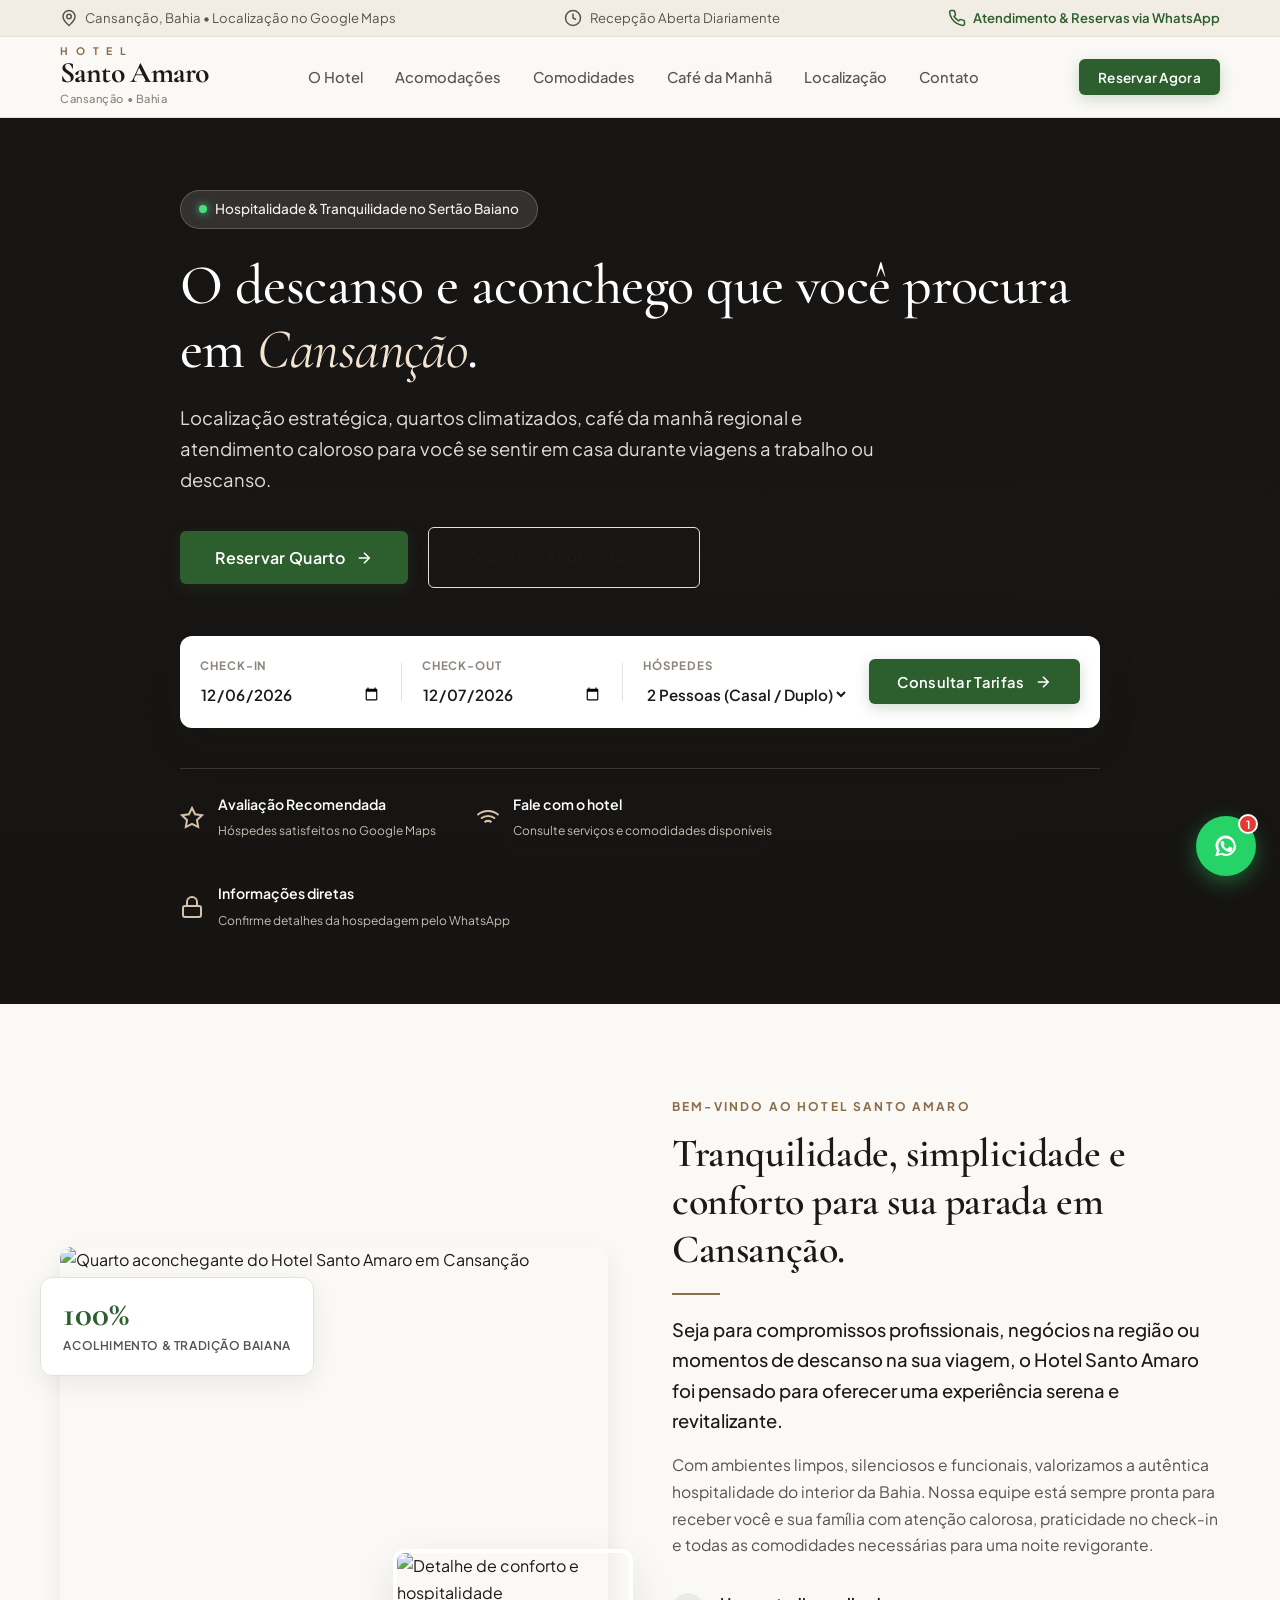
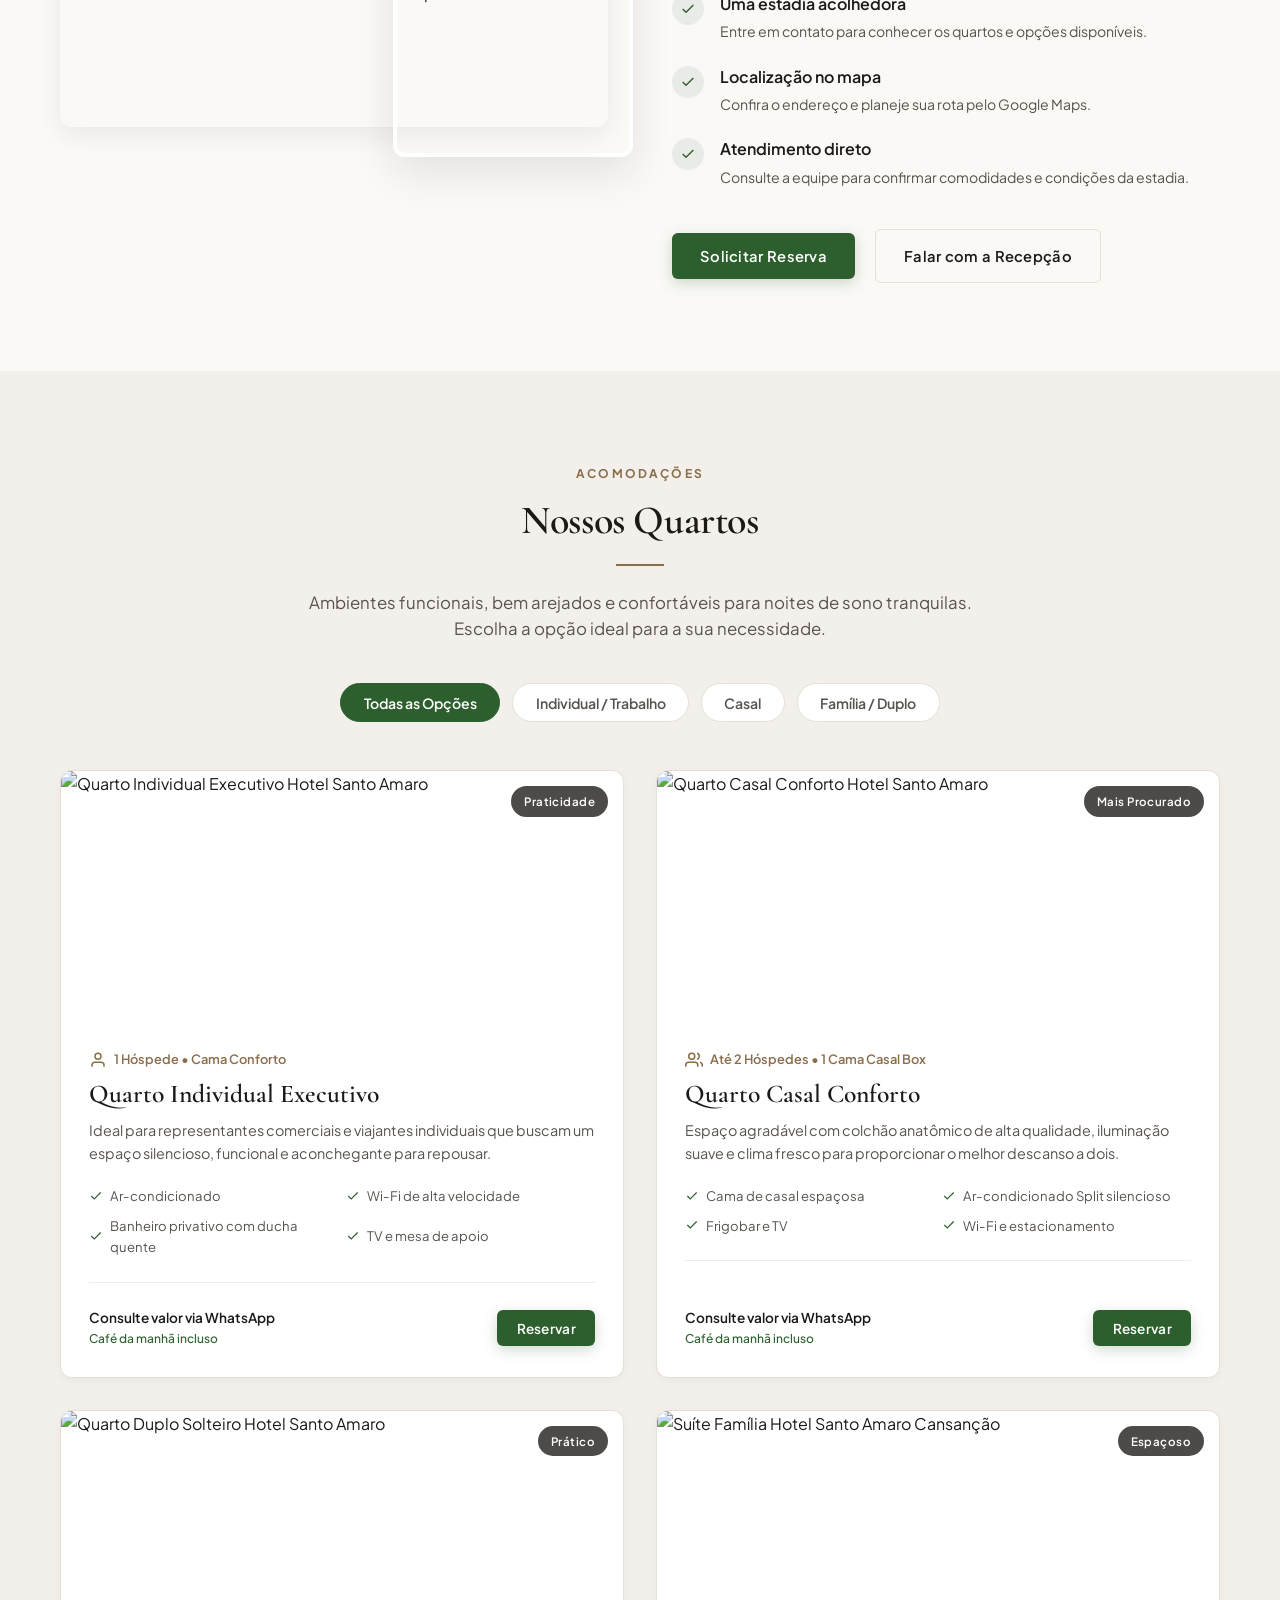
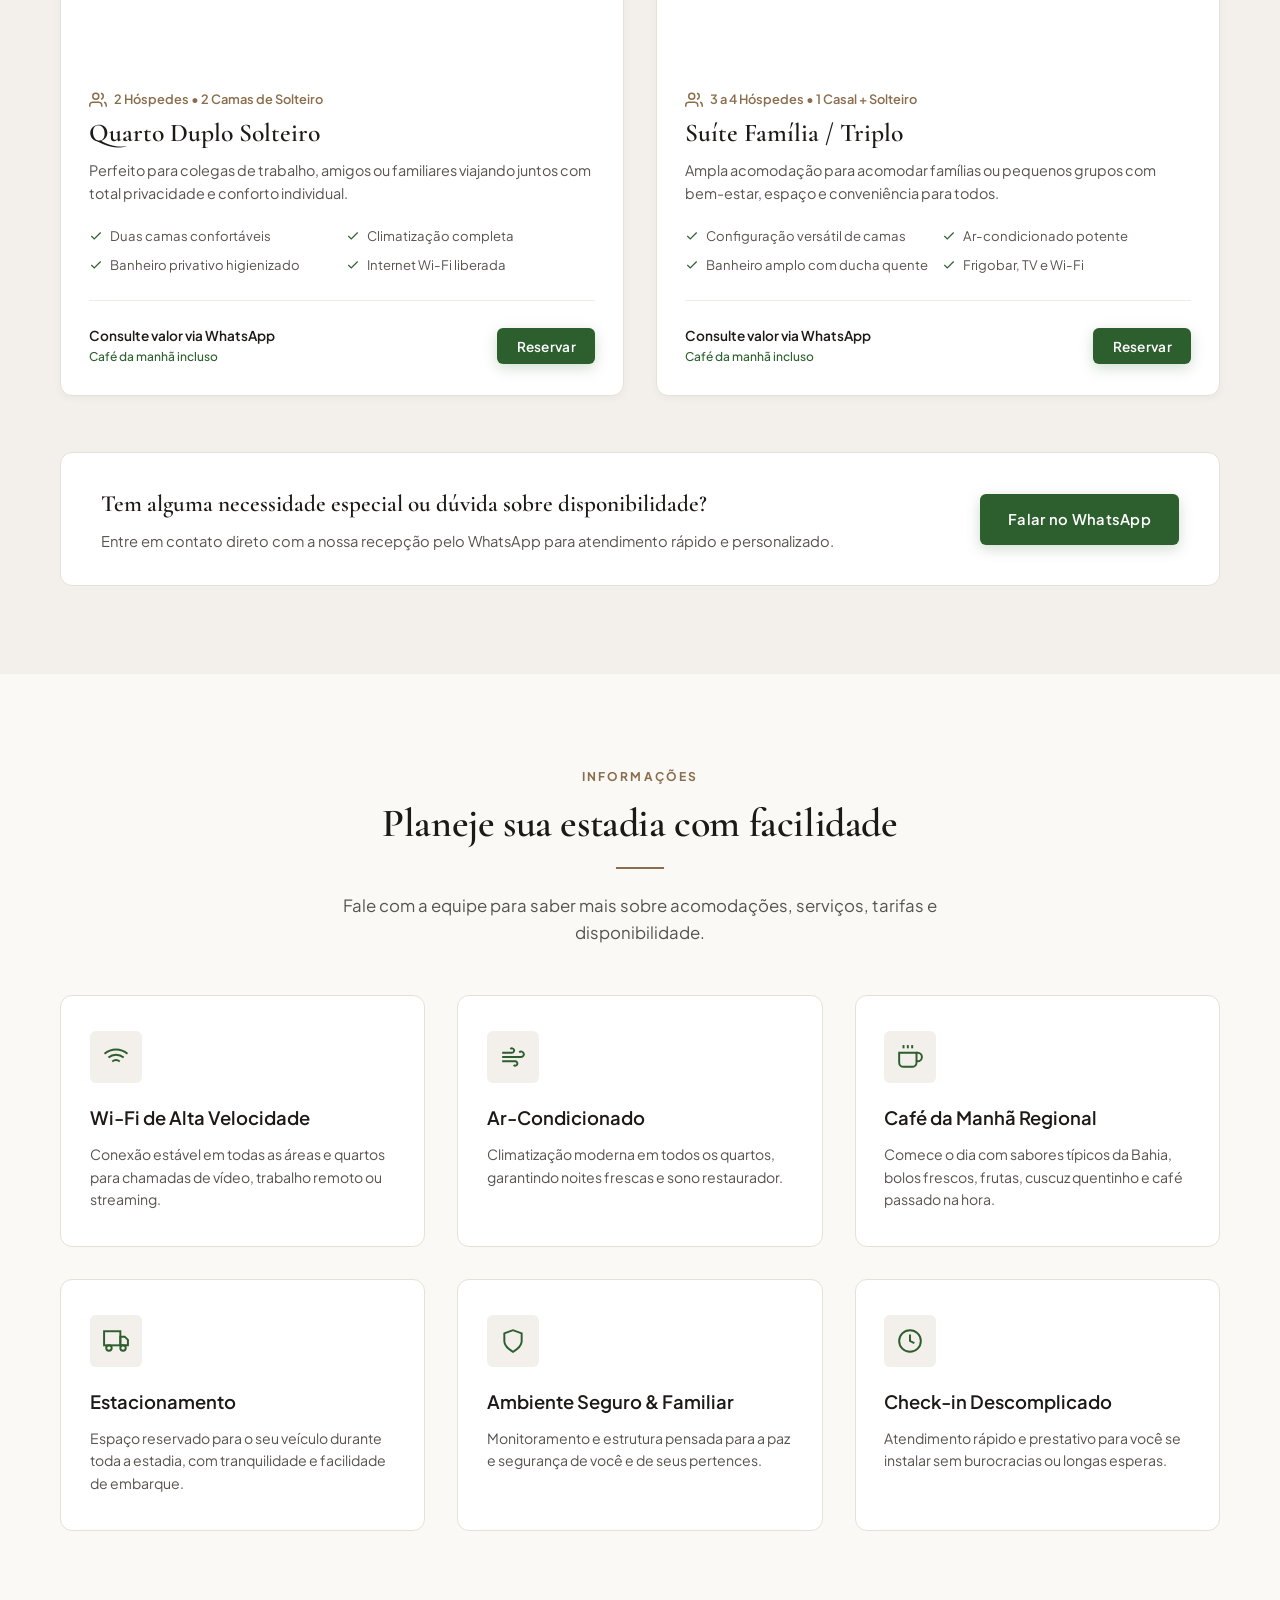
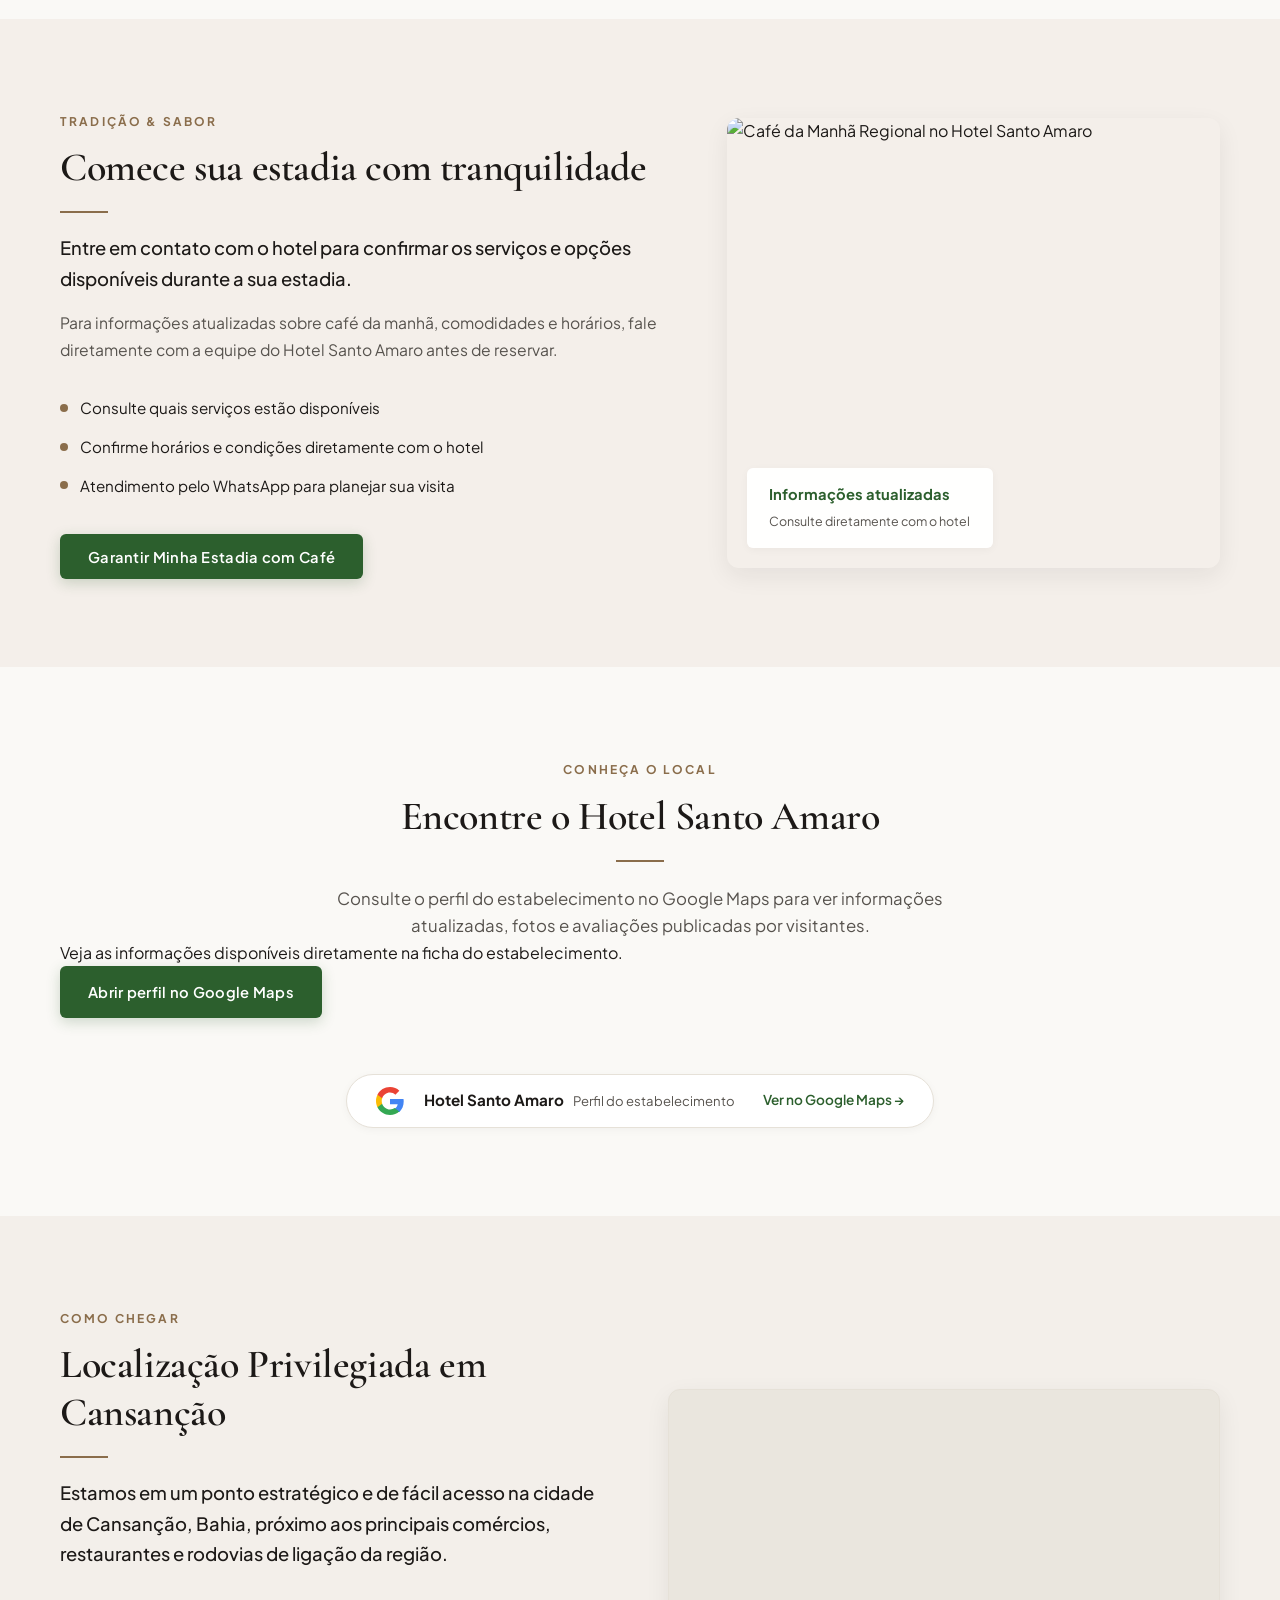
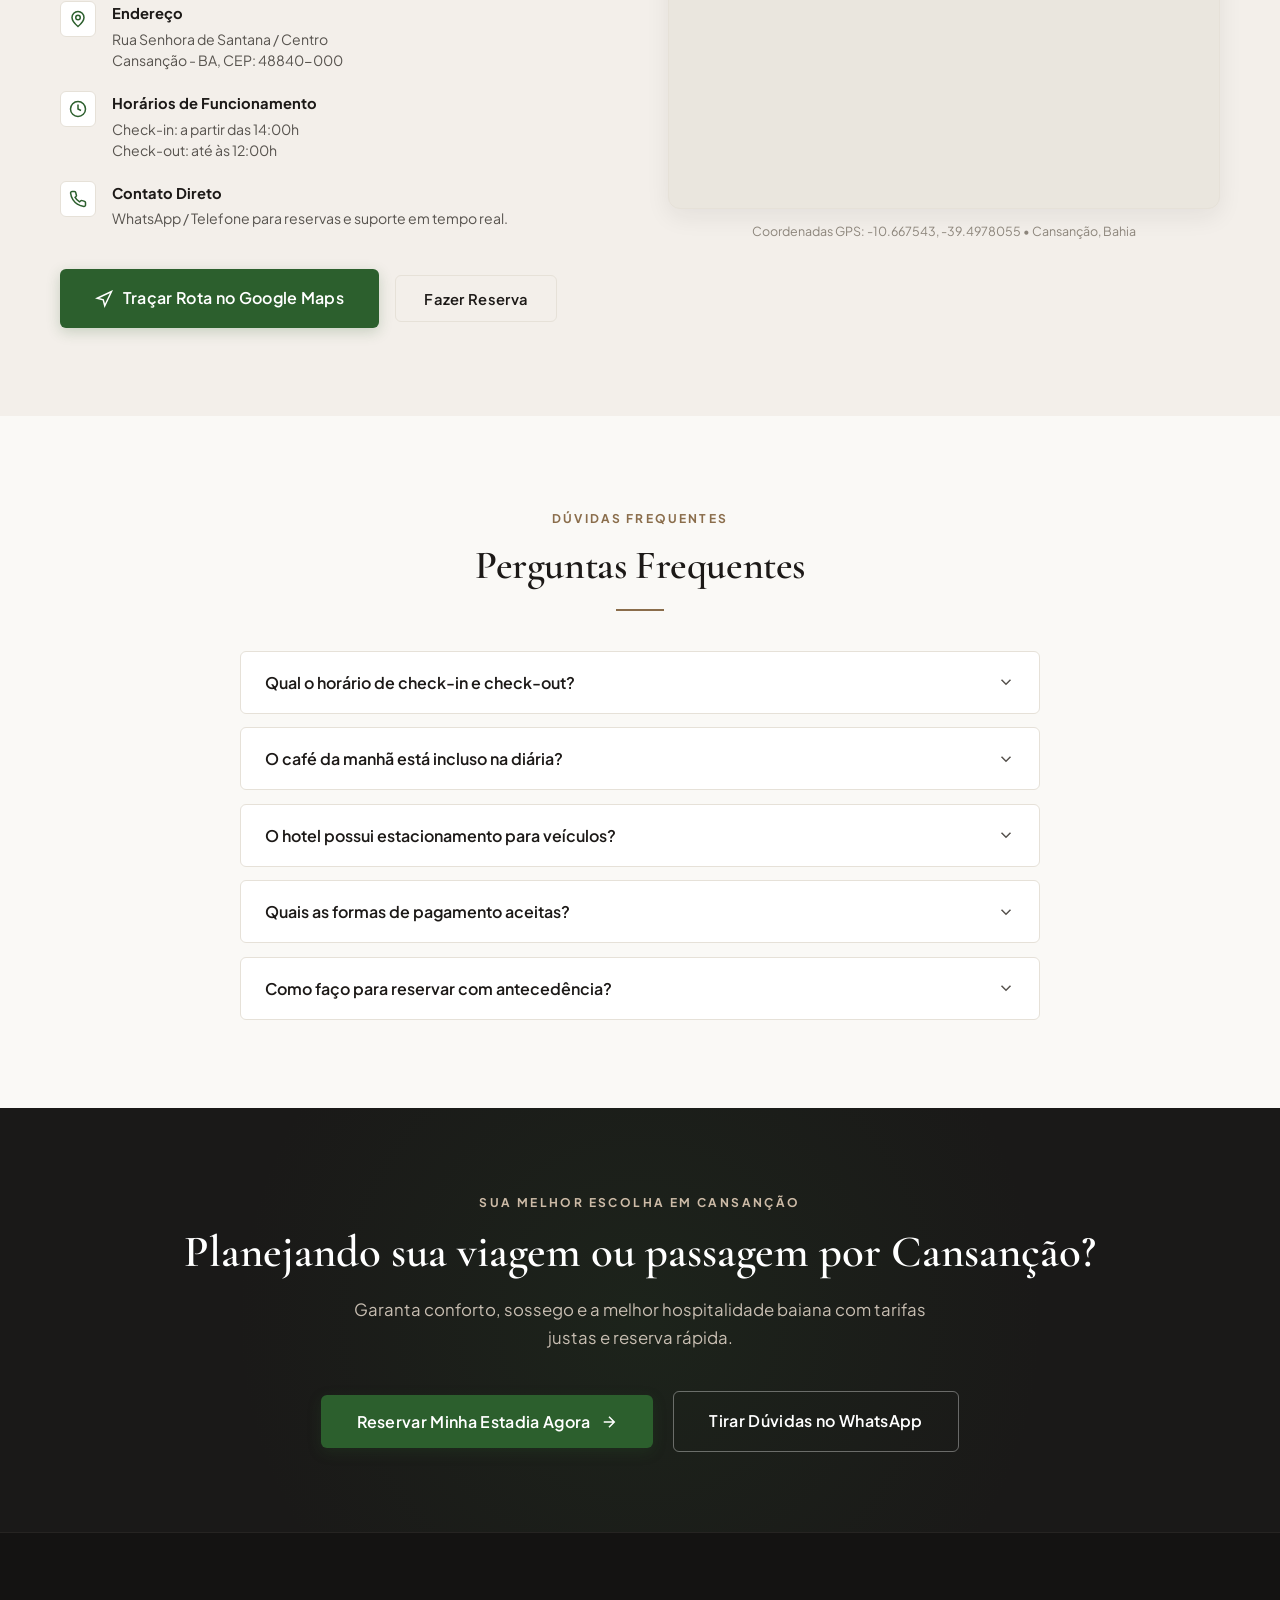
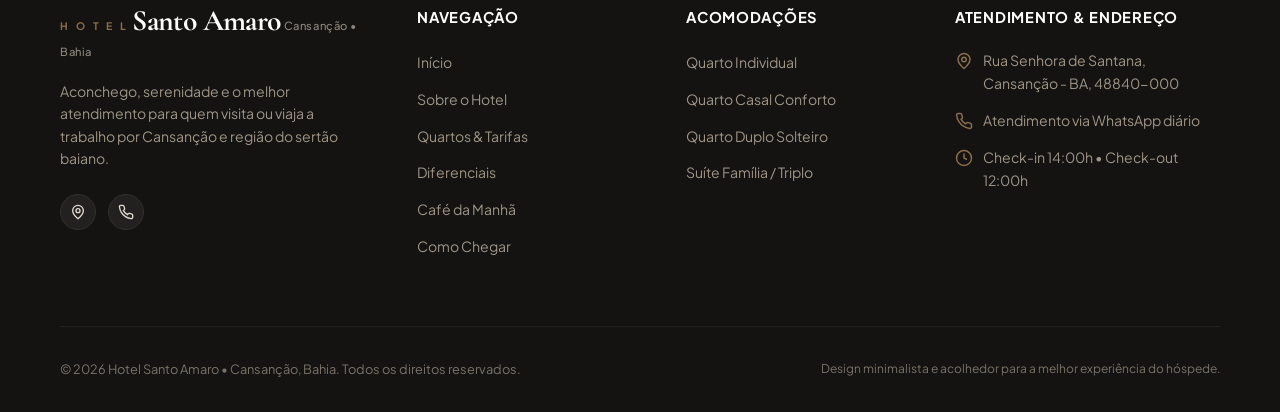
==== index.html @ 7af92c55 "Site" ====
<!DOCTYPE html>
<html lang="pt-BR">
<head>
  <meta charset="UTF-8">
  <meta name="viewport" content="width=device-width, initial-scale=1.0">
  <title>Hotel Santo Amaro | Conforto & Hospitalidade em Cansanção - BA</title>
  <meta name="description" content="Conheça o Hotel Santo Amaro em Cansanção, Bahia. Consulte diretamente a hospedagem, localização e disponibilidade pelo WhatsApp.">
  <meta name="keywords" content="Hotel Santo Amaro, hotel Cansanção Bahia, hospedagem em Cansanção">

  <!-- Open Graph / Redes Sociais -->
  <meta property="og:type" content="website">
  <meta property="og:title" content="Hotel Santo Amaro | Conforto & Hospitalidade em Cansanção - BA">
  <meta property="og:description" content="Ambientes acolhedores, tranquilidade e excelente localização em Cansanção, Bahia. Reserve sua estadia com a melhor tarifa.">
  <meta property="og:image" content="https://images.unsplash.com/photo-1566073771259-6a8506099945?auto=format&fit=crop&w=1200&q=80">

  <!-- Favicon -->
  <link rel="icon" href="data:image/svg+xml,<svg xmlns=%22http://www.w3.org/2000/svg%22 viewBox=%220 0 100 100%22><text y=%22.9em%22 font-size=%2285%22>🏨</text></svg>">

  <!-- Google Fonts: Cormorant Garamond & Plus Jakarta Sans -->
  <link rel="preconnect" href="https://fonts.googleapis.com">
  <link rel="preconnect" href="https://fonts.gstatic.com" crossorigin>
  <link href="https://fonts.googleapis.com/css2?family=Cormorant+Garamond:ital,wght@0,400;0,500;0,600;0,700;1,400&family=Plus+Jakarta+Sans:wght@300;400;500;600;700&display=swap" rel="stylesheet">

  <link rel="stylesheet" href="style.css">
</head>
<body>

  <!-- Top Announcement Bar -->
  <div class="top-bar">
    <div class="container top-bar-content">
      <div class="top-bar-item">
        <svg class="icon-sm" viewBox="0 0 24 24" fill="none" stroke="currentColor" stroke-width="2"><path d="M12 2a8 8 0 0 0-8 8c0 5.25 8 12 8 12s8-6.75 8-12a8 8 0 0 0-8-8z"/><circle cx="12" cy="10" r="3"/></svg>
        <span>Cansanção, Bahia • Localização no Google Maps</span>
      </div>
      <div class="top-bar-item desktop-only">
        <svg class="icon-sm" viewBox="0 0 24 24" fill="none" stroke="currentColor" stroke-width="2"><circle cx="12" cy="12" r="10"/><polyline points="12 6 12 12 16 14"/></svg>
        <span>Recepção Aberta Diariamente</span>
      </div>
      <div class="top-bar-item">
        <a href="https://wa.me/5575991036582?text=Ol%C3%A1!%20Gostaria%20de%20informa%C3%A7%C3%B5es%20sobre%20reservas%20no%20Hotel%20Santo%20Amaro." target="_blank" rel="noopener noreferrer" class="top-bar-link">
          <svg class="icon-sm" viewBox="0 0 24 24" fill="none" stroke="currentColor" stroke-width="2"><path d="M22 16.92v3a2 2 0 0 1-2.18 2 19.79 19.79 0 0 1-8.63-3.07 19.5 19.5 0 0 1-6-6 19.79 19.79 0 0 1-3.07-8.67A2 2 0 0 1 4.11 2h3a2 2 0 0 1 2 1.72 12.84 12.84 0 0 0 .7 2.81 2 2 0 0 1-.45 2.11L8.09 9.91a16 16 0 0 0 6 6l1.27-1.27a2 2 0 0 1 2.11-.45 12.84 12.84 0 0 0 2.81.7A2 2 0 0 1 22 16.92z"/></svg>
          <span>Atendimento & Reservas via WhatsApp</span>
        </a>
      </div>
    </div>
  </div>

  <!-- Main Navigation -->
  <header class="main-header" id="header">
    <div class="container header-container">
      <a href="#hero" class="brand-logo">
        <span class="logo-subtitle">H O T E L</span>
        <span class="logo-title">Santo Amaro</span>
        <span class="logo-city">Cansanção • Bahia</span>
      </a>

      <nav class="nav-menu" id="navMenu">
        <ul class="nav-list">
          <li><a href="#sobre" class="nav-link">O Hotel</a></li>
          <li><a href="#acomodacoes" class="nav-link">Acomodações</a></li>
          <li><a href="#comodidades" class="nav-link">Comodidades</a></li>
          <li><a href="#cafe" class="nav-link">Café da Manhã</a></li>
          <li><a href="#localizacao" class="nav-link">Localização</a></li>
          <li><a href="#contato" class="nav-link">Contato</a></li>
        </ul>
        <div class="nav-mobile-cta">
          <button class="btn btn-primary btn-block open-reserve-modal">
            Reservar Estadia
          </button>
        </div>
      </nav>

      <div class="header-actions">
        <button class="btn btn-primary btn-sm desktop-only open-reserve-modal">
          Reservar Agora
        </button>
        <button class="mobile-toggle" id="mobileToggle" aria-label="Abrir menu de navegação">
          <span class="bar"></span>
          <span class="bar"></span>
          <span class="bar"></span>
        </button>
      </div>
    </div>
  </header>

  <!-- Hero Section -->
  <section class="hero" id="hero">
    <div class="hero-overlay"></div>
    <div class="container hero-content">
      <div class="hero-badge animate-fade-in">
        <span class="badge-dot"></span> Hospitalidade & Tranquilidade no Sertão Baiano
      </div>
      <h1 class="hero-title animate-fade-in-up">
        O descanso e aconchego que você procura em <em>Cansanção</em>.
      </h1>
      <p class="hero-description animate-fade-in-up delay-1">
        Localização estratégica, quartos climatizados, café da manhã regional e atendimento caloroso para você se sentir em casa durante viagens a trabalho ou descanso.
      </p>

      <div class="hero-buttons animate-fade-in-up delay-2">
        <button class="btn btn-primary btn-lg open-reserve-modal">
          <span>Reservar Quarto</span>
          <svg class="icon-sm" viewBox="0 0 24 24" fill="none" stroke="currentColor" stroke-width="2"><line x1="5" y1="12" x2="19" y2="12"></line><polyline points="12 5 19 12 12 19"></polyline></svg>
        </button>
        <a href="#acomodacoes" class="btn btn-outline btn-lg">
          Conhecer Acomodações
        </a>
      </div>

      <!-- Quick Booking Bar Component -->
      <div class="booking-bar-wrapper animate-fade-in-up delay-3">
        <form class="booking-bar" id="quickBookingForm">
          <div class="booking-field">
            <label for="checkinDate">Check-in</label>
            <input type="date" id="checkinDate" required>
          </div>
          <div class="booking-divider"></div>
          <div class="booking-field">
            <label for="checkoutDate">Check-out</label>
            <input type="date" id="checkoutDate" required>
          </div>
          <div class="booking-divider"></div>
          <div class="booking-field">
            <label for="guestCount">Hóspedes</label>
            <select id="guestCount">
              <option value="1 Pessoa (Individual)">1 Pessoa (Individual)</option>
              <option value="2 Pessoas (Casal / Duplo)" selected>2 Pessoas (Casal / Duplo)</option>
              <option value="3 Pessoas (Triplo)">3 Pessoas (Triplo)</option>
              <option value="4+ Pessoas (Família)">4+ Pessoas (Família)</option>
            </select>
          </div>
          <div class="booking-action">
            <button type="submit" class="btn btn-primary btn-block">
              <span>Consultar Tarifas</span>
              <svg class="icon-sm" viewBox="0 0 24 24" fill="none" stroke="currentColor" stroke-width="2"><path d="M5 12h14M12 5l7 7-7 7"/></svg>
            </button>
          </div>
        </form>
      </div>

      <!-- Quick Trust Indicators -->
      <div class="hero-trust-bar">
        <div class="trust-item">
          <svg class="icon" viewBox="0 0 24 24" fill="none" stroke="currentColor" stroke-width="2"><path d="M12 2l3.09 6.26L22 9.27l-5 4.87 1.18 6.88L12 17.77l-6.18 3.25L7 14.14 2 9.27l6.91-1.01L12 2z"/></svg>
          <div>
            <strong>Avaliação Recomendada</strong>
            <span>Hóspedes satisfeitos no Google Maps</span>
          </div>
        </div>
        <div class="trust-item">
          <svg class="icon" viewBox="0 0 24 24" fill="none" stroke="currentColor" stroke-width="2"><path d="M5 12.55a11 11 0 0 1 14.08 0"/><path d="M1.42 9a16 16 0 0 1 21.16 0"/><path d="M8.53 16.11a6 6 0 0 1 6.95 0"/><line x1="12" y1="20" x2="12.01" y2="20"/></svg>
          <div>
            <strong>Fale com o hotel</strong>
            <span>Consulte serviços e comodidades disponíveis</span>
          </div>
        </div>
        <div class="trust-item">
          <svg class="icon" viewBox="0 0 24 24" fill="none" stroke="currentColor" stroke-width="2"><rect x="3" y="11" width="18" height="11" rx="2" ry="2"/><path d="M7 11V7a5 5 0 0 1 10 0v4"/></svg>
          <div>
            <strong>Informações diretas</strong>
            <span>Confirme detalhes da hospedagem pelo WhatsApp</span>
          </div>
        </div>
      </div>
    </div>
  </section>

  <!-- About Section -->
  <section class="section section-about" id="sobre">
    <div class="container">
      <div class="about-grid">
        <div class="about-image-column">
          <div class="image-wrapper main-img">
            <img src="https://images.unsplash.com/photo-1590490360182-c33d57733427?auto=format&fit=crop&w=800&q=80" alt="Quarto aconchegante do Hotel Santo Amaro em Cansanção" loading="lazy">
          </div>
          <div class="image-wrapper secondary-img desktop-only">
            <img src="https://images.unsplash.com/photo-1582719478250-c89cae4dc85b?auto=format&fit=crop&w=600&q=80" alt="Detalhe de conforto e hospitalidade" loading="lazy">
          </div>
          <div class="experience-card">
            <span class="exp-number">100%</span>
            <span class="exp-text">Acolhimento & Tradição Baiana</span>
          </div>
        </div>

        <div class="about-content-column">
          <span class="section-tag">BEM-VINDO AO HOTEL SANTO AMARO</span>
          <h2 class="section-title">
            Tranquilidade, simplicidade e conforto para sua parada em Cansanção.
          </h2>
          <div class="title-underline"></div>
          <p class="section-lead">
            Seja para compromissos profissionais, negócios na região ou momentos de descanso na sua viagem, o Hotel Santo Amaro foi pensado para oferecer uma experiência serena e revitalizante.
          </p>
          <p class="section-body">
            Com ambientes limpos, silenciosos e funcionais, valorizamos a autêntica hospitalidade do interior da Bahia. Nossa equipe está sempre pronta para receber você e sua família com atenção calorosa, praticidade no check-in e todas as comodidades necessárias para uma noite revigorante.
          </p>

          <div class="about-highlights">
            <div class="highlight-item">
              <div class="highlight-icon">
                <svg viewBox="0 0 24 24" fill="none" stroke="currentColor" stroke-width="2"><path d="M20 6L9 17l-5-5"/></svg>
              </div>
              <div class="highlight-text">
                <h4>Uma estadia acolhedora</h4>
                <p>Entre em contato para conhecer os quartos e opções disponíveis.</p>
              </div>
            </div>

            <div class="highlight-item">
              <div class="highlight-icon">
                <svg viewBox="0 0 24 24" fill="none" stroke="currentColor" stroke-width="2"><path d="M20 6L9 17l-5-5"/></svg>
              </div>
              <div class="highlight-text">
                <h4>Localização no mapa</h4>
                <p>Confira o endereço e planeje sua rota pelo Google Maps.</p>
              </div>
            </div>

            <div class="highlight-item">
              <div class="highlight-icon">
                <svg viewBox="0 0 24 24" fill="none" stroke="currentColor" stroke-width="2"><path d="M20 6L9 17l-5-5"/></svg>
              </div>
              <div class="highlight-text">
                <h4>Atendimento direto</h4>
                <p>Consulte a equipe para confirmar comodidades e condições da estadia.</p>
              </div>
            </div>
          </div>

          <div class="about-cta-row">
            <button class="btn btn-primary open-reserve-modal">
              Solicitar Reserva
            </button>
            <a href="https://wa.me/5575991036582?text=Ol%C3%A1!%20Gostaria%20de%20tirar%20uma%20d%C3%BAvida%20sobre%20o%20Hotel%20Santo%20Amaro." target="_blank" rel="noopener noreferrer" class="btn btn-outline">
              Falar com a Recepção
            </a>
          </div>
        </div>
      </div>
    </div>
  </section>

  <!-- Rooms / Accommodations Section -->
  <section class="section section-rooms" id="acomodacoes">
    <div class="container">
      <div class="section-header text-center">
        <span class="section-tag">ACOMODAÇÕES</span>
        <h2 class="section-title">Nossos Quartos</h2>
        <div class="title-underline center"></div>
        <p class="section-subtitle">
          Ambientes funcionais, bem arejados e confortáveis para noites de sono tranquilas. Escolha a opção ideal para a sua necessidade.
        </p>
      </div>

      <!-- Filter Controls -->
      <div class="room-filters">
        <button class="filter-btn active" data-filter="all">Todas as Opções</button>
        <button class="filter-btn" data-filter="individual">Individual / Trabalho</button>
        <button class="filter-btn" data-filter="casal">Casal</button>
        <button class="filter-btn" data-filter="familia">Família / Duplo</button>
      </div>

      <!-- Rooms Grid -->
      <div class="rooms-grid">

        <!-- Quarto 1: Individual Executivo -->
        <div class="room-card" data-category="individual">
          <div class="room-image-holder">
            <img src="https://images.unsplash.com/photo-1618773928121-c32242e63f39?auto=format&fit=crop&w=700&q=80" alt="Quarto Individual Executivo Hotel Santo Amaro" loading="lazy">
            <span class="room-badge">Praticidade</span>
          </div>
          <div class="room-content">
            <div class="room-capacity">
              <svg class="icon-sm" viewBox="0 0 24 24" fill="none" stroke="currentColor" stroke-width="2"><path d="M20 21v-2a4 4 0 0 0-4-4H8a4 4 0 0 0-4 4v2"/><circle cx="12" cy="7" r="4"/></svg>
              <span>1 Hóspede • Cama Conforto</span>
            </div>
            <h3 class="room-title">Quarto Individual Executivo</h3>
            <p class="room-desc">
              Ideal para representantes comerciais e viajantes individuais que buscam um espaço silencioso, funcional e aconchegante para repousar.
            </p>
            <ul class="room-amenities-list">
              <li><svg viewBox="0 0 24 24" fill="none" stroke="currentColor" stroke-width="2"><polyline points="20 6 9 17 4 12"/></svg> Ar-condicionado</li>
              <li><svg viewBox="0 0 24 24" fill="none" stroke="currentColor" stroke-width="2"><polyline points="20 6 9 17 4 12"/></svg> Wi-Fi de alta velocidade</li>
              <li><svg viewBox="0 0 24 24" fill="none" stroke="currentColor" stroke-width="2"><polyline points="20 6 9 17 4 12"/></svg> Banheiro privativo com ducha quente</li>
              <li><svg viewBox="0 0 24 24" fill="none" stroke="currentColor" stroke-width="2"><polyline points="20 6 9 17 4 12"/></svg> TV e mesa de apoio</li>
            </ul>
            <div class="room-footer">
              <div class="room-rate">
                <span class="rate-label">Consulte valor via WhatsApp</span>
                <span class="rate-condition">Café da manhã incluso</span>
              </div>
              <button class="btn btn-primary btn-sm btn-room-reserve" data-room="Quarto Individual Executivo">
                Reservar
              </button>
            </div>
          </div>
        </div>

        <!-- Quarto 2: Casal Conforto -->
        <div class="room-card" data-category="casal">
          <div class="room-image-holder">
            <img src="https://images.unsplash.com/photo-1590490360182-c33d57733427?auto=format&fit=crop&w=700&q=80" alt="Quarto Casal Conforto Hotel Santo Amaro" loading="lazy">
            <span class="room-badge">Mais Procurado</span>
          </div>
          <div class="room-content">
            <div class="room-capacity">
              <svg class="icon-sm" viewBox="0 0 24 24" fill="none" stroke="currentColor" stroke-width="2"><path d="M17 21v-2a4 4 0 0 0-4-4H5a4 4 0 0 0-4 4v2"/><circle cx="9" cy="7" r="4"/><path d="M23 21v-2a4 4 0 0 0-3-3.87"/><path d="M16 3.13a4 4 0 0 1 0 7.75"/></svg>
              <span>Até 2 Hóspedes • 1 Cama Casal Box</span>
            </div>
            <h3 class="room-title">Quarto Casal Conforto</h3>
            <p class="room-desc">
              Espaço agradável com colchão anatômico de alta qualidade, iluminação suave e clima fresco para proporcionar o melhor descanso a dois.
            </p>
            <ul class="room-amenities-list">
              <li><svg viewBox="0 0 24 24" fill="none" stroke="currentColor" stroke-width="2"><polyline points="20 6 9 17 4 12"/></svg> Cama de casal espaçosa</li>
              <li><svg viewBox="0 0 24 24" fill="none" stroke="currentColor" stroke-width="2"><polyline points="20 6 9 17 4 12"/></svg> Ar-condicionado Split silencioso</li>
              <li><svg viewBox="0 0 24 24" fill="none" stroke="currentColor" stroke-width="2"><polyline points="20 6 9 17 4 12"/></svg> Frigobar e TV</li>
              <li><svg viewBox="0 0 24 24" fill="none" stroke="currentColor" stroke-width="2"><polyline points="20 6 9 17 4 12"/></svg> Wi-Fi e estacionamento</li>
            </ul>
            <div class="room-footer">
              <div class="room-rate">
                <span class="rate-label">Consulte valor via WhatsApp</span>
                <span class="rate-condition">Café da manhã incluso</span>
              </div>
              <button class="btn btn-primary btn-sm btn-room-reserve" data-room="Quarto Casal Conforto">
                Reservar
              </button>
            </div>
          </div>
        </div>

        <!-- Quarto 3: Duplo Solteiro (Twin) -->
        <div class="room-card" data-category="familia">
          <div class="room-image-holder">
            <img src="https://images.unsplash.com/photo-1566665797739-1674de7a421a?auto=format&fit=crop&w=700&q=80" alt="Quarto Duplo Solteiro Hotel Santo Amaro" loading="lazy">
            <span class="room-badge">Prático</span>
          </div>
          <div class="room-content">
            <div class="room-capacity">
              <svg class="icon-sm" viewBox="0 0 24 24" fill="none" stroke="currentColor" stroke-width="2"><path d="M17 21v-2a4 4 0 0 0-4-4H5a4 4 0 0 0-4 4v2"/><circle cx="9" cy="7" r="4"/><path d="M23 21v-2a4 4 0 0 0-3-3.87"/><path d="M16 3.13a4 4 0 0 1 0 7.75"/></svg>
              <span>2 Hóspedes • 2 Camas de Solteiro</span>
            </div>
            <h3 class="room-title">Quarto Duplo Solteiro</h3>
            <p class="room-desc">
              Perfeito para colegas de trabalho, amigos ou familiares viajando juntos com total privacidade e conforto individual.
            </p>
            <ul class="room-amenities-list">
              <li><svg viewBox="0 0 24 24" fill="none" stroke="currentColor" stroke-width="2"><polyline points="20 6 9 17 4 12"/></svg> Duas camas confortáveis</li>
              <li><svg viewBox="0 0 24 24" fill="none" stroke="currentColor" stroke-width="2"><polyline points="20 6 9 17 4 12"/></svg> Climatização completa</li>
              <li><svg viewBox="0 0 24 24" fill="none" stroke="currentColor" stroke-width="2"><polyline points="20 6 9 17 4 12"/></svg> Banheiro privativo higienizado</li>
              <li><svg viewBox="0 0 24 24" fill="none" stroke="currentColor" stroke-width="2"><polyline points="20 6 9 17 4 12"/></svg> Internet Wi-Fi liberada</li>
            </ul>
            <div class="room-footer">
              <div class="room-rate">
                <span class="rate-label">Consulte valor via WhatsApp</span>
                <span class="rate-condition">Café da manhã incluso</span>
              </div>
              <button class="btn btn-primary btn-sm btn-room-reserve" data-room="Quarto Duplo Solteiro">
                Reservar
              </button>
            </div>
          </div>
        </div>

        <!-- Quarto 4: Suíte Família -->
        <div class="room-card" data-category="familia">
          <div class="room-image-holder">
            <img src="https://images.unsplash.com/photo-1591088398332-8a7791972843?auto=format&fit=crop&w=700&q=80" alt="Suíte Família Hotel Santo Amaro Cansanção" loading="lazy">
            <span class="room-badge">Espaçoso</span>
          </div>
          <div class="room-content">
            <div class="room-capacity">
              <svg class="icon-sm" viewBox="0 0 24 24" fill="none" stroke="currentColor" stroke-width="2"><path d="M17 21v-2a4 4 0 0 0-4-4H5a4 4 0 0 0-4 4v2"/><circle cx="9" cy="7" r="4"/><path d="M23 21v-2a4 4 0 0 0-3-3.87"/><path d="M16 3.13a4 4 0 0 1 0 7.75"/></svg>
              <span>3 a 4 Hóspedes • 1 Casal + Solteiro</span>
            </div>
            <h3 class="room-title">Suíte Família / Triplo</h3>
            <p class="room-desc">
              Ampla acomodação para acomodar famílias ou pequenos grupos com bem-estar, espaço e conveniência para todos.
            </p>
            <ul class="room-amenities-list">
              <li><svg viewBox="0 0 24 24" fill="none" stroke="currentColor" stroke-width="2"><polyline points="20 6 9 17 4 12"/></svg> Configuração versátil de camas</li>
              <li><svg viewBox="0 0 24 24" fill="none" stroke="currentColor" stroke-width="2"><polyline points="20 6 9 17 4 12"/></svg> Ar-condicionado potente</li>
              <li><svg viewBox="0 0 24 24" fill="none" stroke="currentColor" stroke-width="2"><polyline points="20 6 9 17 4 12"/></svg> Banheiro amplo com ducha quente</li>
              <li><svg viewBox="0 0 24 24" fill="none" stroke="currentColor" stroke-width="2"><polyline points="20 6 9 17 4 12"/></svg> Frigobar, TV e Wi-Fi</li>
            </ul>
            <div class="room-footer">
              <div class="room-rate">
                <span class="rate-label">Consulte valor via WhatsApp</span>
                <span class="rate-condition">Café da manhã incluso</span>
              </div>
              <button class="btn btn-primary btn-sm btn-room-reserve" data-room="Suíte Família / Triplo">
                Reservar
              </button>
            </div>
          </div>
        </div>

      </div>

      <!-- Banner de Ajuda com Reserva -->
      <div class="rooms-callout">
        <div class="callout-text">
          <h3>Tem alguma necessidade especial ou dúvida sobre disponibilidade?</h3>
          <p>Entre em contato direto com a nossa recepção pelo WhatsApp para atendimento rápido e personalizado.</p>
        </div>
        <a href="https://wa.me/5575991036582?text=Ol%C3%A1!%20Gostaria%20de%20consultar%20a%20disponibilidade%20de%20quartos%20no%20Hotel%20Santo%20Amaro." target="_blank" rel="noopener noreferrer" class="btn btn-primary">
          Falar no WhatsApp
        </a>
      </div>
    </div>
  </section>

  <!-- Amenities / Diferenciais Section -->
  <section class="section section-amenities" id="comodidades">
    <div class="container">
      <div class="section-header text-center">
        <span class="section-tag">INFORMAÇÕES</span>
        <h2 class="section-title">Planeje sua estadia com facilidade</h2>
        <div class="title-underline center"></div>
        <p class="section-subtitle">
          Fale com a equipe para saber mais sobre acomodações, serviços, tarifas e disponibilidade.
        </p>
      </div>

      <div class="amenities-grid">
        <div class="amenity-card">
          <div class="amenity-icon-box">
            <svg viewBox="0 0 24 24" fill="none" stroke="currentColor" stroke-width="1.8"><path d="M5 12.55a11 11 0 0 1 14.08 0"/><path d="M1.42 9a16 16 0 0 1 21.16 0"/><path d="M8.53 16.11a6 6 0 0 1 6.95 0"/><line x1="12" y1="20" x2="12.01" y2="20"/></svg>
          </div>
          <h4 class="amenity-title">Wi-Fi de Alta Velocidade</h4>
          <p class="amenity-text">Conexão estável em todas as áreas e quartos para chamadas de vídeo, trabalho remoto ou streaming.</p>
        </div>

        <div class="amenity-card">
          <div class="amenity-icon-box">
            <svg viewBox="0 0 24 24" fill="none" stroke="currentColor" stroke-width="1.8"><path d="M9.59 4.59A2 2 0 1 1 11 8H2m10.59 11.41A2 2 0 1 0 14 16H2m15.73-8.27A2.5 2.5 0 1 1 19.5 12H2"/></svg>
          </div>
          <h4 class="amenity-title">Ar-Condicionado</h4>
          <p class="amenity-text">Climatização moderna em todos os quartos, garantindo noites frescas e sono restaurador.</p>
        </div>

        <div class="amenity-card">
          <div class="amenity-icon-box">
            <svg viewBox="0 0 24 24" fill="none" stroke="currentColor" stroke-width="1.8"><path d="M18 8h1a4 4 0 0 1 0 8h-1"/><path d="M2 8h16v9a4 4 0 0 1-4 4H6a4 4 0 0 1-4-4V8z"/><line x1="6" y1="1" x2="6" y2="4"/><line x1="10" y1="1" x2="10" y2="4"/><line x1="14" y1="1" x2="14" y2="4"/></svg>
          </div>
          <h4 class="amenity-title">Café da Manhã Regional</h4>
          <p class="amenity-text">Comece o dia com sabores típicos da Bahia, bolos frescos, frutas, cuscuz quentinho e café passado na hora.</p>
        </div>

        <div class="amenity-card">
          <div class="amenity-icon-box">
            <svg viewBox="0 0 24 24" fill="none" stroke="currentColor" stroke-width="1.8"><rect x="1" y="3" width="15" height="13"/><polygon points="16 8 20 8 23 11 23 16 16 16 16 8"/><circle cx="5.5" cy="18.5" r="2.5"/><circle cx="18.5" cy="18.5" r="2.5"/></svg>
          </div>
          <h4 class="amenity-title">Estacionamento</h4>
          <p class="amenity-text">Espaço reservado para o seu veículo durante toda a estadia, com tranquilidade e facilidade de embarque.</p>
        </div>

        <div class="amenity-card">
          <div class="amenity-icon-box">
            <svg viewBox="0 0 24 24" fill="none" stroke="currentColor" stroke-width="1.8"><path d="M12 22s8-4 8-10V5l-8-3-8 3v7c0 6 8 10 8 10z"/></svg>
          </div>
          <h4 class="amenity-title">Ambiente Seguro & Familiar</h4>
          <p class="amenity-text">Monitoramento e estrutura pensada para a paz e segurança de você e de seus pertences.</p>
        </div>

        <div class="amenity-card">
          <div class="amenity-icon-box">
            <svg viewBox="0 0 24 24" fill="none" stroke="currentColor" stroke-width="1.8"><circle cx="12" cy="12" r="10"/><polyline points="12 6 12 12 16 14"/></svg>
          </div>
          <h4 class="amenity-title">Check-in Descomplicado</h4>
          <p class="amenity-text">Atendimento rápido e prestativo para você se instalar sem burocracias ou longas esperas.</p>
        </div>
      </div>
    </div>
  </section>

  <!-- Breakfast / Regional Taste Section -->
  <section class="section section-breakfast" id="cafe">
    <div class="container">
      <div class="breakfast-container">
        <div class="breakfast-content">
          <span class="section-tag">TRADIÇÃO & SABOR</span>
          <h2 class="section-title">Comece sua estadia com tranquilidade</h2>
          <div class="title-underline"></div>
          <p class="section-lead">
            Entre em contato com o hotel para confirmar os serviços e opções disponíveis durante a sua estadia.
          </p>
          <p class="section-body">
            Para informações atualizadas sobre café da manhã, comodidades e horários, fale diretamente com a equipe do Hotel Santo Amaro antes de reservar.
          </p>

          <div class="breakfast-features">
            <div class="b-feature">
              <span class="b-bullet"></span>
              <span>Consulte quais serviços estão disponíveis</span>
            </div>
            <div class="b-feature">
              <span class="b-bullet"></span>
              <span>Confirme horários e condições diretamente com o hotel</span>
            </div>
            <div class="b-feature">
              <span class="b-bullet"></span>
              <span>Atendimento pelo WhatsApp para planejar sua visita</span>
            </div>
          </div>

          <div class="breakfast-cta">
            <button class="btn btn-primary open-reserve-modal">
              Garantir Minha Estadia com Café
            </button>
          </div>
        </div>

        <div class="breakfast-image">
          <img src="https://images.unsplash.com/photo-1533089860892-a7c6f0a88666?auto=format&fit=crop&w=800&q=80" alt="Café da Manhã Regional no Hotel Santo Amaro" loading="lazy">
          <div class="breakfast-tag-box">
            <strong>Informações atualizadas</strong>
            <span>Consulte diretamente com o hotel</span>
          </div>
        </div>
      </div>
    </div>
  </section>

  <!-- Testimonials Section -->
  <section class="section section-testimonials" id="depoimentos">
    <div class="container">
      <div class="section-header text-center">
        <span class="section-tag">CONHEÇA O LOCAL</span>
        <h2 class="section-title">Encontre o Hotel Santo Amaro</h2>
        <div class="title-underline center"></div>
        <p class="section-subtitle">
          Consulte o perfil do estabelecimento no Google Maps para ver informações atualizadas, fotos e avaliações publicadas por visitantes.
        </p>
      </div>

      <div class="google-profile-card">
        <p>Veja as informações disponíveis diretamente na ficha do estabelecimento.</p>
        <a href="https://www.google.com/maps/place/Hotel+santo+amaro/@-10.667543,-39.5025691,17z/data=!4m13!1m2!2m1!1zSG90w6lpcw!3m9!1s0x7129bee7873abd1:0x381f4c22dafb9cd7!5m2!4m1!1i2!8m2!3d-10.667543!4d-39.4978055" target="_blank" rel="noopener noreferrer" class="btn btn-primary">Abrir perfil no Google Maps</a>
      </div>

      <!-- Google Maps Rating Badge -->
      <div class="google-badge-container">
        <div class="google-badge">
          <svg class="google-icon" viewBox="0 0 24 24"><path fill="#4285F4" d="M23.745 12.27c0-.7-.06-1.4-.19-2.07H12v4.51h6.6c-.29 1.52-1.14 2.8-2.4 3.65v3.03h3.88c2.27-2.09 3.665-5.17 3.665-9.12z"/><path fill="#34A853" d="M12 24c3.24 0 5.95-1.08 7.93-2.91l-3.88-3.03c-1.08.72-2.45 1.16-4.05 1.16-3.12 0-5.77-2.1-6.72-4.93H1.25v3.13C3.26 21.36 7.35 24 12 24z"/><path fill="#FBBC05" d="M5.28 14.29c-.25-.72-.38-1.49-.38-2.29s.13-1.57.38-2.29V6.58H1.25C.45 8.18 0 9.99 0 12s.45 3.82 1.25 5.42l4.03-3.13z"/><path fill="#EA4335" d="M12 4.75c1.77 0 3.35.61 4.6 1.8l3.42-3.42C17.95 1.19 15.24 0 12 0 7.35 0 3.26 2.64 1.25 6.58l4.03 3.13c.95-2.83 3.6-4.96 6.72-4.96z"/></svg>
          <div class="google-badge-info">
            <span class="google-rating-score">Hotel Santo Amaro</span>
            <span class="google-rating-label">Perfil do estabelecimento</span>
          </div>
          <a href="https://www.google.com/maps/place/Hotel+santo+amaro/@-10.667543,-39.5025691,17z/data=!4m13!1m2!2m1!1zSG90w6lpcw!3m9!1s0x7129bee7873abd1:0x381f4c22dafb9cd7!5m2!4m1!1i2!8m2!3d-10.667543!4d-39.4978055" target="_blank" rel="noopener noreferrer" class="google-link">
            Ver no Google Maps →
          </a>
        </div>
      </div>
    </div>
  </section>

  <!-- Location & Map Section -->
  <section class="section section-location" id="localizacao">
    <div class="container">
      <div class="location-wrapper">
        <div class="location-details">
          <span class="section-tag">COMO CHEGAR</span>
          <h2 class="section-title">Localização Privilegiada em Cansanção</h2>
          <div class="title-underline"></div>
          <p class="section-lead">
            Estamos em um ponto estratégico e de fácil acesso na cidade de Cansanção, Bahia, próximo aos principais comércios, restaurantes e rodovias de ligação da região.
          </p>

          <div class="location-card-list">
            <div class="loc-card">
              <div class="loc-icon">
                <svg viewBox="0 0 24 24" fill="none" stroke="currentColor" stroke-width="2"><path d="M12 2a8 8 0 0 0-8 8c0 5.25 8 12 8 12s8-6.75 8-12a8 8 0 0 0-8-8z"/><circle cx="12" cy="10" r="3"/></svg>
              </div>
              <div class="loc-text">
                <strong>Endereço</strong>
                <p>Rua Senhora de Santana / Centro<br>Cansanção - BA, CEP: 48840-000</p>
              </div>
            </div>

            <div class="loc-card">
              <div class="loc-icon">
                <svg viewBox="0 0 24 24" fill="none" stroke="currentColor" stroke-width="2"><circle cx="12" cy="12" r="10"/><polyline points="12 6 12 12 16 14"/></svg>
              </div>
              <div class="loc-text">
                <strong>Horários de Funcionamento</strong>
                <p>Check-in: a partir das 14:00h<br>Check-out: até às 12:00h</p>
              </div>
            </div>

            <div class="loc-card">
              <div class="loc-icon">
                <svg viewBox="0 0 24 24" fill="none" stroke="currentColor" stroke-width="2"><path d="M22 16.92v3a2 2 0 0 1-2.18 2 19.79 19.79 0 0 1-8.63-3.07 19.5 19.5 0 0 1-6-6 19.79 19.79 0 0 1-3.07-8.67A2 2 0 0 1 4.11 2h3a2 2 0 0 1 2 1.72 12.84 12.84 0 0 0 .7 2.81 2 2 0 0 1-.45 2.11L8.09 9.91a16 16 0 0 0 6 6l1.27-1.27a2 2 0 0 1 2.11-.45 12.84 12.84 0 0 0 2.81.7A2 2 0 0 1 22 16.92z"/></svg>
              </div>
              <div class="loc-text">
                <strong>Contato Direto</strong>
                <p>WhatsApp / Telefone para reservas e suporte em tempo real.</p>
              </div>
            </div>
          </div>

          <div class="location-actions">
            <!-- Botão de Ação Direto para o link fornecido do Google Maps -->
            <a href="https://www.google.com/maps/place/Hotel+santo+amaro/@-10.667543,-39.5025691,17z/data=!4m13!1m2!2m1!1zSG90w6lpcw!3m9!1s0x7129bee7873abd1:0x381f4c22dafb9cd7!5m2!4m1!1i2!8m2!3d-10.667543!4d-39.4978055!15sCgdIb3TDqWlzkgEFaG90ZWyqATwQASoLIgdob3TDqWlzKAwyHhABIhpDDv8yhIOOonHnGd8aMXXbswJ45Bccit1k7DILEAIiB2hvdMOpaXPgAQA!16s%2Fg%2F11s0tcj692" target="_blank" rel="noopener noreferrer" class="btn btn-primary btn-lg">
              <svg class="icon-sm" viewBox="0 0 24 24" fill="none" stroke="currentColor" stroke-width="2"><polygon points="3 11 22 2 13 21 11 13 3 11"/></svg>
              <span>Traçar Rota no Google Maps</span>
            </a>
            <button class="btn btn-outline open-reserve-modal">
              Fazer Reserva
            </button>
          </div>
        </div>

        <div class="location-map">
          <div class="map-frame-box">
            <!-- Google Maps Embed com as coordenadas exatas do Hotel Santo Amaro em Cansanção (-10.667543, -39.4978055) -->
            <iframe
              title="Localização do Hotel Santo Amaro no Google Maps"
              src="https://maps.google.com/maps?q=-10.667543,-39.4978055&hl=pt-br&z=16&output=embed"
              width="100%"
              height="100%"
              style="border:0;"
              allowfullscreen=""
              loading="lazy"
              referrerpolicy="no-referrer-when-downgrade">
            </iframe>
          </div>
          <div class="map-caption">
            <span>Coordenadas GPS: -10.667543, -39.4978055 • Cansanção, Bahia</span>
          </div>
        </div>
      </div>
    </div>
  </section>

  <!-- FAQ Section -->
  <section class="section section-faq">
    <div class="container max-w-md">
      <div class="section-header text-center">
        <span class="section-tag">DÚVIDAS FREQUENTES</span>
        <h2 class="section-title">Perguntas Frequentes</h2>
        <div class="title-underline center"></div>
      </div>

      <div class="faq-accordion">
        <div class="faq-item">
          <button class="faq-question">
            <span>Qual o horário de check-in e check-out?</span>
            <svg class="faq-icon" viewBox="0 0 24 24" fill="none" stroke="currentColor" stroke-width="2"><polyline points="6 9 12 15 18 9"/></svg>
          </button>
          <div class="faq-answer">
            <p>Consulte diretamente a equipe do Hotel Santo Amaro para confirmar os horários de entrada e saída da hospedagem.</p>
          </div>
        </div>

        <div class="faq-item">
          <button class="faq-question">
            <span>O café da manhã está incluso na diária?</span>
            <svg class="faq-icon" viewBox="0 0 24 24" fill="none" stroke="currentColor" stroke-width="2"><polyline points="6 9 12 15 18 9"/></svg>
          </button>
          <div class="faq-answer">
            <p>Consulte a equipe para confirmar se o café da manhã está disponível e se está incluído na tarifa escolhida.</p>
          </div>
        </div>

        <div class="faq-item">
          <button class="faq-question">
            <span>O hotel possui estacionamento para veículos?</span>
            <svg class="faq-icon" viewBox="0 0 24 24" fill="none" stroke="currentColor" stroke-width="2"><polyline points="6 9 12 15 18 9"/></svg>
          </button>
          <div class="faq-answer">
            Para confirmar a disponibilidade de estacionamento durante a sua estadia, entre em contato diretamente com o hotel.
          </div>
        </div>

        <div class="faq-item">
          <button class="faq-question">
            <span>Quais as formas de pagamento aceitas?</span>
            <svg class="faq-icon" viewBox="0 0 24 24" fill="none" stroke="currentColor" stroke-width="2"><polyline points="6 9 12 15 18 9"/></svg>
          </button>
          <div class="faq-answer">
            Consulte diretamente o hotel para confirmar as formas de pagamento aceitas e as condições de reserva.
          </div>
        </div>

        <div class="faq-item">
          <button class="faq-question">
            <span>Como faço para reservar com antecedência?</span>
            <svg class="faq-icon" viewBox="0 0 24 24" fill="none" stroke="currentColor" stroke-width="2"><polyline points="6 9 12 15 18 9"/></svg>
          </button>
          <div class="faq-answer">
            Use os botões de contato para enviar uma consulta pelo WhatsApp. Como o número ainda precisa ser confirmado, atualize o contato do hotel nos arquivos antes de publicar o site.
          </div>
        </div>
      </div>
    </div>
  </section>

  <!-- Final CTA Callout -->
  <section class="section section-cta-banner">
    <div class="container text-center">
      <span class="cta-tag">SUA MELHOR ESCOLHA EM CANSANÇÃO</span>
      <h2 class="cta-heading">Planejando sua viagem ou passagem por Cansanção?</h2>
      <p class="cta-sub">
        Garanta conforto, sossego e a melhor hospitalidade baiana com tarifas justas e reserva rápida.
      </p>
      <div class="cta-buttons">
        <button class="btn btn-primary btn-lg open-reserve-modal">
          <span>Reservar Minha Estadia Agora</span>
          <svg class="icon-sm" viewBox="0 0 24 24" fill="none" stroke="currentColor" stroke-width="2"><path d="M5 12h14M12 5l7 7-7 7"/></svg>
        </button>
        <a href="https://wa.me/5575991036582?text=Ol%C3%A1!%20Gostaria%20de%20consultar%20valores%20para%20o%20Hotel%20Santo%20Amaro." target="_blank" rel="noopener noreferrer" class="btn btn-outline-white btn-lg">
          Tirar Dúvidas no WhatsApp
        </a>
      </div>
    </div>
  </section>

  <!-- Footer -->
  <footer class="main-footer" id="contato">
    <div class="container">
      <div class="footer-grid">
        <div class="footer-col brand-col">
          <div class="footer-brand">
            <span class="logo-subtitle">H O T E L</span>
            <span class="logo-title">Santo Amaro</span>
            <span class="logo-city">Cansanção • Bahia</span>
          </div>
          <p class="footer-about">
            Aconchego, serenidade e o melhor atendimento para quem visita ou viaja a trabalho por Cansanção e região do sertão baiano.
          </p>
          <div class="footer-socials">
            <a href="https://www.google.com/maps/place/Hotel+santo+amaro/@-10.667543,-39.5025691,17z/data=!4m13!1m2!2m1!1zSG90w6lpcw!3m9!1s0x7129bee7873abd1:0x381f4c22dafb9cd7!5m2!4m1!1i2!8m2!3d-10.667543!4d-39.4978055" target="_blank" rel="noopener noreferrer" aria-label="Google Maps" class="social-icon">
              <svg viewBox="0 0 24 24" fill="none" stroke="currentColor" stroke-width="2"><path d="M12 2a8 8 0 0 0-8 8c0 5.25 8 12 8 12s8-6.75 8-12a8 8 0 0 0-8-8z"/><circle cx="12" cy="10" r="3"/></svg>
            </a>
            <a href="https://wa.me/5575991036582" target="_blank" rel="noopener noreferrer" aria-label="WhatsApp" class="social-icon">
              <svg viewBox="0 0 24 24" fill="none" stroke="currentColor" stroke-width="2"><path d="M22 16.92v3a2 2 0 0 1-2.18 2 19.79 19.79 0 0 1-8.63-3.07 19.5 19.5 0 0 1-6-6 19.79 19.79 0 0 1-3.07-8.67A2 2 0 0 1 4.11 2h3a2 2 0 0 1 2 1.72 12.84 12.84 0 0 0 .7 2.81 2 2 0 0 1-.45 2.11L8.09 9.91a16 16 0 0 0 6 6l1.27-1.27a2 2 0 0 1 2.11-.45 12.84 12.84 0 0 0 2.81.7A2 2 0 0 1 22 16.92z"/></svg>
            </a>
          </div>
        </div>

        <div class="footer-col">
          <h4 class="footer-heading">Navegação</h4>
          <ul class="footer-links">
            <li><a href="#hero">Início</a></li>
            <li><a href="#sobre">Sobre o Hotel</a></li>
            <li><a href="#acomodacoes">Quartos & Tarifas</a></li>
            <li><a href="#comodidades">Diferenciais</a></li>
            <li><a href="#cafe">Café da Manhã</a></li>
            <li><a href="#localizacao">Como Chegar</a></li>
          </ul>
        </div>

        <div class="footer-col">
          <h4 class="footer-heading">Acomodações</h4>
          <ul class="footer-links">
            <li><a href="#acomodacoes">Quarto Individual</a></li>
            <li><a href="#acomodacoes">Quarto Casal Conforto</a></li>
            <li><a href="#acomodacoes">Quarto Duplo Solteiro</a></li>
            <li><a href="#acomodacoes">Suíte Família / Triplo</a></li>
          </ul>
        </div>

        <div class="footer-col">
          <h4 class="footer-heading">Atendimento & Endereço</h4>
          <ul class="footer-contact">
            <li>
              <svg class="icon-sm" viewBox="0 0 24 24" fill="none" stroke="currentColor" stroke-width="2"><path d="M12 2a8 8 0 0 0-8 8c0 5.25 8 12 8 12s8-6.75 8-12a8 8 0 0 0-8-8z"/><circle cx="12" cy="10" r="3"/></svg>
              <span>Rua Senhora de Santana, Cansanção - BA, 48840-000</span>
            </li>
            <li>
              <svg class="icon-sm" viewBox="0 0 24 24" fill="none" stroke="currentColor" stroke-width="2"><path d="M22 16.92v3a2 2 0 0 1-2.18 2 19.79 19.79 0 0 1-8.63-3.07 19.5 19.5 0 0 1-6-6 19.79 19.79 0 0 1-3.07-8.67A2 2 0 0 1 4.11 2h3a2 2 0 0 1 2 1.72 12.84 12.84 0 0 0 .7 2.81 2 2 0 0 1-.45 2.11L8.09 9.91a16 16 0 0 0 6 6l1.27-1.27a2 2 0 0 1 2.11-.45 12.84 12.84 0 0 0 2.81.7A2 2 0 0 1 22 16.92z"/></svg>
              <span>Atendimento via WhatsApp diário</span>
            </li>
            <li>
              <svg class="icon-sm" viewBox="0 0 24 24" fill="none" stroke="currentColor" stroke-width="2"><circle cx="12" cy="12" r="10"/><polyline points="12 6 12 12 16 14"/></svg>
              <span>Check-in 14:00h • Check-out 12:00h</span>
            </li>
          </ul>
        </div>
      </div>

      <div class="footer-bottom">
        <p>&copy; <span id="currentYear"></span> Hotel Santo Amaro • Cansanção, Bahia. Todos os direitos reservados.</p>
        <p class="footer-credit">Design minimalista e acolhedor para a melhor experiência do hóspede.</p>
      </div>
    </div>
  </footer>

  <!-- Floating WhatsApp CTA Button -->
  <a href="https://wa.me/5575991036582?text=Ol%C3%A1!%20Vim%20pelo%20site%20e%20gostaria%20de%20saber%20sobre%20reservas%20no%20Hotel%20Santo%20Amaro." target="_blank" rel="noopener noreferrer" class="floating-whatsapp" aria-label="Falar no WhatsApp com o Hotel Santo Amaro">
    <div class="whatsapp-badge">1</div>
    <div class="whatsapp-tooltip">Reserve pelo WhatsApp</div>
    <svg viewBox="0 0 24 24" fill="currentColor">
      <path d="M12.031 6.172c-3.181 0-5.767 2.586-5.768 5.766-.001 1.298.38 2.27 1.019 3.287l-.711 2.598 2.668-.699c.969.529 1.94.811 2.792.811 3.182 0 5.768-2.587 5.769-5.766 0-3.182-2.587-5.767-5.769-5.767zm7.555 5.766c-.002 4.148-3.375 7.52-7.523 7.52-1.258 0-2.483-.316-3.568-.916l-4.52 1.185 1.208-4.407c-.675-1.127-1.032-2.42-1.034-3.743.002-4.148 3.375-7.521 7.524-7.521 4.147.001 7.513 3.373 7.513 7.522zm-3.344 3.753c-.15.421-.868.802-1.205.852-.338.05-.776.082-2.502-.638-2.208-.921-3.619-3.176-3.729-3.326-.11-.15-.892-1.189-.892-2.269 0-1.08.566-1.611.767-1.831.201-.22.44-.275.586-.275.146 0 .293.003.421.01.137.008.321-.052.502.383.187.45.64 1.564.697 1.678.057.114.095.247.021.393-.075.146-.113.237-.224.368-.112.131-.235.292-.335.393-.11.11-.225.23-.097.45.128.22.569.939 1.222 1.521.841.749 1.55.981 1.77.1091.22.11.349.092.478-.055.129-.147.549-.64.696-.86.147-.22.293-.183.494-.11.201.073 1.28.604 1.5.714.22.11.366.165.421.256.055.092.055.53-.095.951z"/>
    </svg>
  </a>

  <!-- Reservation Modal -->
  <div class="modal-backdrop" id="reserveModal">
    <div class="modal-card">
      <button class="modal-close" id="closeModal" aria-label="Fechar janela">&times;</button>
      <div class="modal-header">
        <span class="modal-subtitle">HOTEL SANTO AMARO</span>
        <h3 class="modal-title">Solicitar Reserva ou Cotação</h3>
        <p class="modal-desc">Preencha os dados e receba a confirmação instantânea da nossa equipe no WhatsApp.</p>
      </div>

      <form id="modalReserveForm" class="modal-form">
        <div class="form-group">
          <label for="modalRoomType">Tipo de Quarto</label>
          <select id="modalRoomType" required>
            <option value="Quarto Casal Conforto">Quarto Casal Conforto</option>
            <option value="Quarto Individual Executivo">Quarto Individual Executivo</option>
            <option value="Quarto Duplo Solteiro">Quarto Duplo Solteiro</option>
            <option value="Suíte Família / Triplo">Suíte Família / Triplo</option>
            <option value="Outro / Preciso de Orientação">Outro / Preciso de Orientação</option>
          </select>
        </div>

        <div class="form-row">
          <div class="form-group">
            <label for="modalCheckin">Data de Entrada (Check-in)</label>
            <input type="date" id="modalCheckin" required>
          </div>
          <div class="form-group">
            <label for="modalCheckout">Data de Saída (Check-out)</label>
            <input type="date" id="modalCheckout" required>
          </div>
        </div>

        <div class="form-row">
          <div class="form-group">
            <label for="modalGuests">Nº de Hóspedes</label>
            <select id="modalGuests">
              <option value="1 Pessoa">1 Pessoa</option>
              <option value="2 Pessoas" selected>2 Pessoas</option>
              <option value="3 Pessoas">3 Pessoas</option>
              <option value="4 ou mais">4 ou mais Pessoas</option>
            </select>
          </div>
          <div class="form-group">
            <label for="modalName">Seu Nome</label>
            <input type="text" id="modalName" placeholder="Ex: Roberto Silva" required>
          </div>
        </div>

        <div class="form-group">
          <label for="modalObs">Observação ou Pedido Especial (Opcional)</label>
          <textarea id="modalObs" rows="2" placeholder="Ex: Chegada prevista após às 19h, preferência por cama de casal..."></textarea>
        </div>

        <div class="modal-action">
          <button type="submit" class="btn btn-primary btn-block btn-lg">
            <span>Enviar Pedido pelo WhatsApp</span>
            <svg class="icon-sm" viewBox="0 0 24 24" fill="none" stroke="currentColor" stroke-width="2"><path d="M22 2L11 13"/><path d="M22 2l-7 20-4-9-9-4 20-7z"/></svg>
          </button>
          <p class="modal-secure-note">
            <svg class="icon-xs" viewBox="0 0 24 24" fill="none" stroke="currentColor" stroke-width="2"><rect x="3" y="11" width="18" height="11" rx="2" ry="2"/><path d="M7 11V7a5 5 0 0 1 10 0v4"/></svg>
            Sem cobrança imediata no site. Confirmação direta com o hotel.
          </p>
        </div>
      </form>
    </div>
  </div>

  <script src="script.js"></script>
</body>
</html>
---- style.css ----
/* ==========================================================================
   HOTEL SANTO AMARO - Cansanção, Bahia
   Design Minimalista, Cores Neutras & Alta Conversão
   ========================================================================== */

/* --------------------------------------------------------------------------
   1. Variáveis e Design Tokens
   -------------------------------------------------------------------------- */
:root {
  /* Paleta Neutra e Acolhedora */
  --color-bg: #FAF9F6;              /* Alabastro / Off-white caloroso */
  --color-surface: #FFFFFF;         /* Branco puro */
  --color-surface-alt: #F3EFEA;     /* Bege areia suave */
  --color-surface-hover: #ECE6DE;   /* Tom neutro para hover */
  --color-border: #E6E1D8;          /* Borda neutra sutil */
  --color-border-subtle: #F0ECE4;   /* Borda bem leve */

  /* Tipografia e Contraste */
  --color-text: #1C1917;            /* Carvão profundo elegante */
  --color-text-secondary: #57534E;  /* Stone neutro médio */
  --color-text-muted: #8C857B;      /* Texto de apoio / legendas */
  --color-text-light: #FAF8F5;      /* Texto sobre fundo escuro */

  /* Cores de Acento */
  --color-accent: #2C5F2D;          /* Verde botânico requintado / hospitalidade */
  --color-accent-hover: #214822;    /* Verde mais fechado */
  --color-accent-soft: rgba(44, 95, 45, 0.08);
  --color-bronze: #8A6D4B;          /* Bronze neutro terroso */
  --color-gold: #C59B27;            /* Dourado para avaliações 5 estrelas */
  --color-whatsapp: #25D366;        /* Verde oficial WhatsApp */
  --color-dark-bg: #1A1918;         /* Fundo escuro do banner final e rodapé */

  /* Tipografia */
  --font-serif: 'Cormorant Garamond', Georgia, serif;
  --font-sans: 'Plus Jakarta Sans', -apple-system, BlinkMacSystemFont, 'Segoe UI', Roboto, sans-serif;

  /* Efeitos e Sombras */
  --shadow-sm: 0 2px 8px rgba(28, 25, 23, 0.04);
  --shadow-md: 0 8px 24px rgba(28, 25, 23, 0.07);
  --shadow-lg: 0 16px 40px rgba(28, 25, 23, 0.1);
  --shadow-modal: 0 24px 60px rgba(0, 0, 0, 0.25);
  --radius-sm: 6px;
  --radius-md: 12px;
  --radius-lg: 18px;
  --radius-full: 9999px;

  /* Transições */
  --transition: all 0.28s cubic-bezier(0.16, 1, 0.3, 1);
}

/* --------------------------------------------------------------------------
   2. Reset & Estilos Globais
   -------------------------------------------------------------------------- */
*, *::before, *::after {
  box-sizing: border-box;
  margin: 0;
  padding: 0;
}

html {
  scroll-behavior: smooth;
  font-size: 16px;
  -webkit-font-smoothing: antialiased;
  -moz-osx-font-smoothing: grayscale;
}

body {
  font-family: var(--font-sans);
  background-color: var(--color-bg);
  color: var(--color-text);
  line-height: 1.65;
  overflow-x: hidden;
}

img {
  max-width: 100%;
  height: auto;
  display: block;
}

a {
  color: inherit;
  text-decoration: none;
  transition: var(--transition);
}

button, input, select, textarea {
  font-family: inherit;
  font-size: inherit;
  border: none;
  outline: none;
}

ul {
  list-style: none;
}

/* --------------------------------------------------------------------------
   3. Utilitários & Container
   -------------------------------------------------------------------------- */
.container {
  width: 100%;
  max-width: 1200px;
  margin: 0 auto;
  padding: 0 1.25rem;
}

.max-w-md {
  max-width: 840px;
}

.text-center {
  text-align: center;
}

.section {
  padding: 5.5rem 0;
}

.section-tag {
  display: inline-block;
  font-size: 0.75rem;
  font-weight: 700;
  letter-spacing: 0.18em;
  text-transform: uppercase;
  color: var(--color-bronze);
  margin-bottom: 0.75rem;
}

.section-title {
  font-family: var(--font-serif);
  font-size: 2.5rem;
  font-weight: 600;
  color: var(--color-text);
  line-height: 1.2;
  letter-spacing: -0.01em;
}

.section-subtitle {
  font-size: 1.05rem;
  color: var(--color-text-secondary);
  max-width: 680px;
  margin: 1rem auto 0;
  line-height: 1.6;
}

.title-underline {
  width: 48px;
  height: 2px;
  background-color: var(--color-bronze);
  margin: 1.25rem 0;
}

.title-underline.center {
  margin: 1.25rem auto 1.5rem;
}

.icon {
  width: 24px;
  height: 24px;
}

.icon-sm {
  width: 18px;
  height: 18px;
}

.icon-xs {
  width: 14px;
  height: 14px;
}

/* --------------------------------------------------------------------------
   4. Botões de Ação (CTAs)
   -------------------------------------------------------------------------- */
.btn {
  display: inline-flex;
  align-items: center;
  justify-content: center;
  gap: 0.6rem;
  padding: 0.85rem 1.75rem;
  font-size: 0.92rem;
  font-weight: 600;
  letter-spacing: 0.02em;
  border-radius: var(--radius-sm);
  cursor: pointer;
  transition: var(--transition);
  white-space: nowrap;
}

.btn-primary {
  background-color: var(--color-accent);
  color: #FFFFFF;
  box-shadow: 0 4px 14px rgba(44, 95, 45, 0.22);
}

.btn-primary:hover {
  background-color: var(--color-accent-hover);
  transform: translateY(-2px);
  box-shadow: 0 6px 18px rgba(44, 95, 45, 0.3);
}

.btn-outline {
  background-color: transparent;
  color: var(--color-text);
  border: 1px solid var(--color-border);
}

.btn-outline:hover {
  background-color: var(--color-surface-alt);
  border-color: var(--color-text-secondary);
}

.btn-outline-white {
  background-color: transparent;
  color: #FFFFFF;
  border: 1px solid rgba(255, 255, 255, 0.35);
}

.btn-outline-white:hover {
  background-color: rgba(255, 255, 255, 0.1);
  border-color: #FFFFFF;
}

.btn-sm {
  padding: 0.6rem 1.2rem;
  font-size: 0.85rem;
}

.btn-lg {
  padding: 1rem 2.2rem;
  font-size: 1rem;
}

.btn-block {
  width: 100%;
}

/* --------------------------------------------------------------------------
   5. Top Bar de Avisos
   -------------------------------------------------------------------------- */
.top-bar {
  background-color: #F1ECE4;
  border-bottom: 1px solid var(--color-border);
  font-size: 0.82rem;
  color: var(--color-text-secondary);
  padding: 0.45rem 0;
}

.top-bar-content {
  display: flex;
  justify-content: space-between;
  align-items: center;
}

.top-bar-item {
  display: flex;
  align-items: center;
  gap: 0.45rem;
}

.top-bar-link {
  display: flex;
  align-items: center;
  gap: 0.45rem;
  font-weight: 600;
  color: var(--color-accent);
}

.top-bar-link:hover {
  text-decoration: underline;
}

/* --------------------------------------------------------------------------
   6. Header Principal & Navegação
   -------------------------------------------------------------------------- */
.main-header {
  position: sticky;
  top: 0;
  z-index: 990;
  background-color: rgba(250, 249, 246, 0.94);
  backdrop-filter: blur(10px);
  -webkit-backdrop-filter: blur(10px);
  border-bottom: 1px solid var(--color-border);
  transition: var(--transition);
}

.main-header.scrolled {
  background-color: rgba(255, 255, 255, 0.97);
  box-shadow: var(--shadow-sm);
}

.header-container {
  display: flex;
  align-items: center;
  justify-content: space-between;
  height: 80px;
}

.brand-logo {
  display: flex;
  flex-direction: column;
}

.logo-subtitle {
  font-size: 0.65rem;
  font-weight: 700;
  letter-spacing: 0.28em;
  color: var(--color-bronze);
  line-height: 1;
}

.logo-title {
  font-family: var(--font-serif);
  font-size: 1.85rem;
  font-weight: 700;
  color: var(--color-text);
  line-height: 1.1;
  letter-spacing: -0.02em;
}

.logo-city {
  font-size: 0.7rem;
  font-weight: 500;
  color: var(--color-text-muted);
  letter-spacing: 0.05em;
}

.nav-menu {
  display: flex;
  align-items: center;
}

.nav-list {
  display: flex;
  align-items: center;
  gap: 2rem;
}

.nav-link {
  font-size: 0.92rem;
  font-weight: 500;
  color: var(--color-text-secondary);
  position: relative;
  padding: 0.35rem 0;
}

.nav-link::after {
  content: '';
  position: absolute;
  bottom: 0;
  left: 0;
  width: 0;
  height: 2px;
  background-color: var(--color-accent);
  transition: width 0.25s ease;
}

.nav-link:hover {
  color: var(--color-text);
}

.nav-link:hover::after {
  width: 100%;
}

.nav-mobile-cta {
  display: none;
}

.header-actions {
  display: flex;
  align-items: center;
  gap: 1rem;
}

.mobile-toggle {
  display: none;
  flex-direction: column;
  justify-content: space-between;
  width: 26px;
  height: 18px;
  background: transparent;
  cursor: pointer;
  z-index: 1000;
}

.mobile-toggle .bar {
  display: block;
  width: 100%;
  height: 2px;
  background-color: var(--color-text);
  transition: var(--transition);
}

.mobile-toggle.active .bar:nth-child(1) {
  transform: translateY(8px) rotate(45deg);
}
.mobile-toggle.active .bar:nth-child(2) {
  opacity: 0;
}
.mobile-toggle.active .bar:nth-child(3) {
  transform: translateY(-8px) rotate(-45deg);
}

/* --------------------------------------------------------------------------
   7. Hero Section
   -------------------------------------------------------------------------- */
.hero {
  position: relative;
  min-height: 88vh;
  display: flex;
  align-items: center;
  background: #1F1D1B url('https://images.unsplash.com/photo-1566073771259-6a8506099945?auto=format&fit=crop&w=1920&q=80') center center / cover no-repeat;
  color: #FFFFFF;
  padding: 4.5rem 0;
}

.hero-overlay {
  position: absolute;
  inset: 0;
  background: linear-gradient(
    180deg,
    rgba(20, 18, 16, 0.72) 0%,
    rgba(20, 18, 16, 0.6) 50%,
    rgba(20, 18, 16, 0.85) 100%
  );
  z-index: 1;
}

.hero-content {
  position: relative;
  z-index: 2;
  max-width: 960px;
}

.hero-badge {
  display: inline-flex;
  align-items: center;
  gap: 0.55rem;
  background-color: rgba(255, 255, 255, 0.12);
  backdrop-filter: blur(8px);
  border: 1px solid rgba(255, 255, 255, 0.2);
  padding: 0.45rem 1.1rem;
  border-radius: var(--radius-full);
  font-size: 0.85rem;
  font-weight: 500;
  color: #F5EFEB;
  margin-bottom: 1.5rem;
}

.badge-dot {
  width: 8px;
  height: 8px;
  background-color: #4ADE80;
  border-radius: 50%;
  box-shadow: 0 0 8px #4ADE80;
}

.hero-title {
  font-family: var(--font-serif);
  font-size: 3.5rem;
  font-weight: 500;
  line-height: 1.15;
  letter-spacing: -0.01em;
  margin-bottom: 1.25rem;
  color: #FFFFFF;
}

.hero-title em {
  font-style: italic;
  font-weight: 400;
  color: #F2E4D0;
}

.hero-description {
  font-size: 1.15rem;
  line-height: 1.7;
  color: #E2DBD2;
  max-width: 720px;
  margin-bottom: 2rem;
}

.hero-buttons {
  display: flex;
  align-items: center;
  gap: 1.25rem;
  margin-bottom: 3rem;
  flex-wrap: wrap;
}

/* Quick Booking Bar */
.booking-bar-wrapper {
  background: #FFFFFF;
  border-radius: var(--radius-md);
  padding: 1.25rem;
  box-shadow: var(--shadow-lg);
  color: var(--color-text);
  margin-bottom: 2.5rem;
}

.booking-bar {
  display: flex;
  align-items: center;
  gap: 1.25rem;
}

.booking-field {
  flex: 1;
  display: flex;
  flex-direction: column;
}

.booking-field label {
  font-size: 0.72rem;
  font-weight: 700;
  text-transform: uppercase;
  letter-spacing: 0.08em;
  color: var(--color-text-muted);
  margin-bottom: 0.35rem;
}

.booking-field input,
.booking-field select {
  font-size: 0.95rem;
  font-weight: 600;
  color: var(--color-text);
  background: transparent;
  cursor: pointer;
  padding: 0.2rem 0;
}

.booking-divider {
  width: 1px;
  height: 38px;
  background-color: var(--color-border);
}

.booking-action {
  flex: 1.1;
}

/* Trust Bar */
.hero-trust-bar {
  display: flex;
  align-items: center;
  gap: 2.5rem;
  padding-top: 1.5rem;
  border-top: 1px solid rgba(255, 255, 255, 0.15);
  flex-wrap: wrap;
}

.trust-item {
  display: flex;
  align-items: center;
  gap: 0.85rem;
}

.trust-item svg {
  stroke: #D6C2A9;
  flex-shrink: 0;
}

.trust-item strong {
  display: block;
  font-size: 0.88rem;
  color: #FFFFFF;
  font-weight: 600;
}

.trust-item span {
  font-size: 0.75rem;
  color: #C8BEB2;
}

/* --------------------------------------------------------------------------
   8. Sobre o Hotel
   -------------------------------------------------------------------------- */
.section-about {
  background-color: var(--color-bg);
}

.about-grid {
  display: grid;
  grid-template-columns: 1fr 1fr;
  gap: 4rem;
  align-items: center;
}

.about-image-column {
  position: relative;
}

.main-img {
  border-radius: var(--radius-md);
  overflow: hidden;
  box-shadow: var(--shadow-md);
}

.main-img img {
  width: 100%;
  height: 480px;
  object-fit: cover;
  transition: transform 0.6s ease;
}

.main-img:hover img {
  transform: scale(1.03);
}

.secondary-img {
  position: absolute;
  bottom: -30px;
  right: -25px;
  width: 240px;
  border-radius: var(--radius-md);
  overflow: hidden;
  border: 4px solid #FFFFFF;
  box-shadow: var(--shadow-lg);
}

.secondary-img img {
  width: 100%;
  height: 200px;
  object-fit: cover;
}

.experience-card {
  position: absolute;
  top: 30px;
  left: -20px;
  background: rgba(255, 255, 255, 0.95);
  backdrop-filter: blur(6px);
  padding: 1.1rem 1.4rem;
  border-radius: var(--radius-md);
  border: 1px solid var(--color-border);
  box-shadow: var(--shadow-md);
}

.exp-number {
  display: block;
  font-family: var(--font-serif);
  font-size: 2.2rem;
  font-weight: 700;
  color: var(--color-accent);
  line-height: 1;
}

.exp-text {
  font-size: 0.75rem;
  font-weight: 600;
  text-transform: uppercase;
  letter-spacing: 0.05em;
  color: var(--color-text-secondary);
}

.section-lead {
  font-size: 1.15rem;
  color: var(--color-text);
  font-weight: 500;
  margin-bottom: 1rem;
}

.section-body {
  font-size: 0.98rem;
  color: var(--color-text-secondary);
  line-height: 1.7;
  margin-bottom: 2rem;
}

.about-highlights {
  display: flex;
  flex-direction: column;
  gap: 1.25rem;
  margin-bottom: 2.5rem;
}

.highlight-item {
  display: flex;
  align-items: flex-start;
  gap: 1rem;
}

.highlight-icon {
  width: 32px;
  height: 32px;
  border-radius: 50%;
  background-color: var(--color-accent-soft);
  color: var(--color-accent);
  display: flex;
  align-items: center;
  justify-content: center;
  flex-shrink: 0;
  margin-top: 2px;
}

.highlight-icon svg {
  width: 16px;
  height: 16px;
}

.highlight-text h4 {
  font-size: 1rem;
  font-weight: 600;
  color: var(--color-text);
  margin-bottom: 0.2rem;
}

.highlight-text p {
  font-size: 0.88rem;
  color: var(--color-text-secondary);
}

.about-cta-row {
  display: flex;
  align-items: center;
  gap: 1.25rem;
  flex-wrap: wrap;
}

/* --------------------------------------------------------------------------
   9. Acomodações & Quartos
   -------------------------------------------------------------------------- */
.section-rooms {
  background-color: var(--color-surface-alt);
}

.room-filters {
  display: flex;
  align-items: center;
  justify-content: center;
  gap: 0.75rem;
  margin-top: 2.5rem;
  margin-bottom: 3rem;
  flex-wrap: wrap;
}

.filter-btn {
  padding: 0.6rem 1.4rem;
  border-radius: var(--radius-full);
  background: var(--color-surface);
  border: 1px solid var(--color-border);
  color: var(--color-text-secondary);
  font-size: 0.88rem;
  font-weight: 600;
  cursor: pointer;
  transition: var(--transition);
}

.filter-btn:hover {
  border-color: var(--color-text-secondary);
  color: var(--color-text);
}

.filter-btn.active {
  background-color: var(--color-accent);
  border-color: var(--color-accent);
  color: #FFFFFF;
}

.rooms-grid {
  display: grid;
  grid-template-columns: repeat(2, 1fr);
  gap: 2rem;
}

.room-card {
  background: var(--color-surface);
  border-radius: var(--radius-md);
  overflow: hidden;
  border: 1px solid var(--color-border);
  box-shadow: var(--shadow-sm);
  display: flex;
  flex-direction: column;
  transition: var(--transition);
}

.room-card:hover {
  transform: translateY(-5px);
  box-shadow: var(--shadow-md);
  border-color: #D6CDBF;
}

.room-image-holder {
  position: relative;
  height: 250px;
  overflow: hidden;
}

.room-image-holder img {
  width: 100%;
  height: 100%;
  object-fit: cover;
  transition: transform 0.5s ease;
}

.room-card:hover .room-image-holder img {
  transform: scale(1.05);
}

.room-badge {
  position: absolute;
  top: 15px;
  right: 15px;
  background: rgba(28, 25, 23, 0.78);
  backdrop-filter: blur(4px);
  color: #FFFFFF;
  font-size: 0.72rem;
  font-weight: 600;
  padding: 0.35rem 0.8rem;
  border-radius: var(--radius-full);
  letter-spacing: 0.04em;
}

.room-content {
  padding: 1.75rem;
  display: flex;
  flex-direction: column;
  flex-grow: 1;
}

.room-capacity {
  display: flex;
  align-items: center;
  gap: 0.45rem;
  font-size: 0.8rem;
  font-weight: 600;
  color: var(--color-bronze);
  margin-bottom: 0.5rem;
}

.room-title {
  font-family: var(--font-serif);
  font-size: 1.6rem;
  font-weight: 600;
  color: var(--color-text);
  line-height: 1.2;
  margin-bottom: 0.6rem;
}

.room-desc {
  font-size: 0.9rem;
  color: var(--color-text-secondary);
  line-height: 1.6;
  margin-bottom: 1.25rem;
}

.room-amenities-list {
  display: grid;
  grid-template-columns: 1fr 1fr;
  gap: 0.5rem;
  margin-bottom: 1.5rem;
  padding-bottom: 1.5rem;
  border-bottom: 1px solid var(--color-border-subtle);
}

.room-amenities-list li {
  display: flex;
  align-items: center;
  gap: 0.45rem;
  font-size: 0.82rem;
  color: var(--color-text-secondary);
}

.room-amenities-list li svg {
  width: 14px;
  height: 14px;
  stroke: var(--color-accent);
  flex-shrink: 0;
}

.room-footer {
  display: flex;
  align-items: center;
  justify-content: space-between;
  margin-top: auto;
}

.room-rate {
  display: flex;
  flex-direction: column;
}

.rate-label {
  font-size: 0.85rem;
  font-weight: 600;
  color: var(--color-text);
}

.rate-condition {
  font-size: 0.75rem;
  color: var(--color-accent);
  font-weight: 500;
}

/* Callout em Acomodações */
.rooms-callout {
  margin-top: 3.5rem;
  background: var(--color-surface);
  border: 1px solid var(--color-border);
  border-radius: var(--radius-md);
  padding: 2rem 2.5rem;
  display: flex;
  align-items: center;
  justify-content: space-between;
  gap: 2rem;
}

.callout-text h3 {
  font-family: var(--font-serif);
  font-size: 1.45rem;
  font-weight: 600;
  color: var(--color-text);
  margin-bottom: 0.35rem;
}

.callout-text p {
  font-size: 0.92rem;
  color: var(--color-text-secondary);
}

/* --------------------------------------------------------------------------
   10. Comodidades & Diferenciais
   -------------------------------------------------------------------------- */
.section-amenities {
  background-color: var(--color-bg);
}

.amenities-grid {
  display: grid;
  grid-template-columns: repeat(3, 1fr);
  gap: 2rem;
  margin-top: 3rem;
}

.amenity-card {
  background: var(--color-surface);
  padding: 2.2rem 1.8rem;
  border-radius: var(--radius-md);
  border: 1px solid var(--color-border);
  transition: var(--transition);
}

.amenity-card:hover {
  transform: translateY(-4px);
  box-shadow: var(--shadow-sm);
  border-color: #D3C9BD;
}

.amenity-icon-box {
  width: 52px;
  height: 52px;
  border-radius: var(--radius-sm);
  background-color: var(--color-surface-alt);
  color: var(--color-accent);
  display: flex;
  align-items: center;
  justify-content: center;
  margin-bottom: 1.25rem;
}

.amenity-icon-box svg {
  width: 26px;
  height: 26px;
}

.amenity-title {
  font-size: 1.15rem;
  font-weight: 600;
  color: var(--color-text);
  margin-bottom: 0.6rem;
}

.amenity-text {
  font-size: 0.88rem;
  color: var(--color-text-secondary);
  line-height: 1.6;
}

/* --------------------------------------------------------------------------
   11. Café da Manhã Regional
   -------------------------------------------------------------------------- */
.section-breakfast {
  background-color: #F4EFEA;
}

.breakfast-container {
  display: grid;
  grid-template-columns: 1.1fr 0.9fr;
  gap: 4rem;
  align-items: center;
}

.breakfast-features {
  display: flex;
  flex-direction: column;
  gap: 0.85rem;
  margin: 1.75rem 0 2.25rem;
}

.b-feature {
  display: flex;
  align-items: center;
  gap: 0.75rem;
  font-size: 0.95rem;
  color: var(--color-text);
}

.b-bullet {
  width: 8px;
  height: 8px;
  border-radius: 50%;
  background-color: var(--color-bronze);
  flex-shrink: 0;
}

.breakfast-image {
  position: relative;
  border-radius: var(--radius-md);
  overflow: hidden;
  box-shadow: var(--shadow-md);
}

.breakfast-image img {
  width: 100%;
  height: 450px;
  object-fit: cover;
}

.breakfast-tag-box {
  position: absolute;
  bottom: 20px;
  left: 20px;
  background: rgba(255, 255, 255, 0.95);
  backdrop-filter: blur(6px);
  padding: 0.9rem 1.4rem;
  border-radius: var(--radius-sm);
  box-shadow: var(--shadow-sm);
}

.breakfast-tag-box strong {
  display: block;
  font-size: 0.92rem;
  color: var(--color-accent);
}

.breakfast-tag-box span {
  font-size: 0.78rem;
  color: var(--color-text-secondary);
}

/* --------------------------------------------------------------------------
   12. Depoimentos & Avaliações
   -------------------------------------------------------------------------- */
.section-testimonials {
  background-color: var(--color-bg);
}

.testimonials-grid {
  display: grid;
  grid-template-columns: repeat(3, 1fr);
  gap: 2rem;
  margin-top: 3rem;
}

.testimonial-card {
  background: var(--color-surface);
  border-radius: var(--radius-md);
  padding: 2.2rem 1.8rem;
  border: 1px solid var(--color-border);
  display: flex;
  flex-direction: column;
  box-shadow: var(--shadow-sm);
}

.stars {
  color: var(--color-gold);
  font-size: 1.1rem;
  letter-spacing: 2px;
  margin-bottom: 1rem;
}

.testimonial-text {
  font-size: 0.92rem;
  color: var(--color-text);
  line-height: 1.65;
  font-style: italic;
  margin-bottom: 1.5rem;
  flex-grow: 1;
}

.testimonial-author {
  display: flex;
  align-items: center;
  gap: 0.85rem;
  padding-top: 1rem;
  border-top: 1px solid var(--color-border-subtle);
}

.author-avatar {
  width: 42px;
  height: 42px;
  border-radius: 50%;
  background-color: var(--color-surface-alt);
  color: var(--color-accent);
  font-weight: 700;
  font-size: 0.85rem;
  display: flex;
  align-items: center;
  justify-content: center;
}

.author-info strong {
  display: block;
  font-size: 0.88rem;
  color: var(--color-text);
}

.author-info span {
  font-size: 0.75rem;
  color: var(--color-text-muted);
}

/* Google Badge */
.google-badge-container {
  margin-top: 3.5rem;
  display: flex;
  justify-content: center;
}

.google-badge {
  display: flex;
  align-items: center;
  gap: 1.25rem;
  background: var(--color-surface);
  border: 1px solid var(--color-border);
  border-radius: var(--radius-full);
  padding: 0.75rem 1.8rem;
  box-shadow: var(--shadow-sm);
  flex-wrap: wrap;
}

.google-icon {
  width: 28px;
  height: 28px;
  flex-shrink: 0;
}

.google-rating-score {
  font-weight: 700;
  font-size: 0.95rem;
  color: var(--color-text);
  margin-right: 0.4rem;
}

.google-rating-label {
  font-size: 0.82rem;
  color: var(--color-text-secondary);
}

.google-link {
  font-size: 0.85rem;
  font-weight: 600;
  color: var(--color-accent);
  margin-left: 0.5rem;
}

.google-link:hover {
  text-decoration: underline;
}

/* --------------------------------------------------------------------------
   13. Localização & Mapa
   -------------------------------------------------------------------------- */
.section-location {
  background-color: var(--color-surface-alt);
}

.location-wrapper {
  display: grid;
  grid-template-columns: 1fr 1fr;
  gap: 3.5rem;
  align-items: center;
}

.location-card-list {
  display: flex;
  flex-direction: column;
  gap: 1.25rem;
  margin: 2rem 0 2.5rem;
}

.loc-card {
  display: flex;
  align-items: flex-start;
  gap: 1rem;
}

.loc-icon {
  width: 36px;
  height: 36px;
  border-radius: var(--radius-sm);
  background-color: var(--color-surface);
  border: 1px solid var(--color-border);
  color: var(--color-accent);
  display: flex;
  align-items: center;
  justify-content: center;
  flex-shrink: 0;
}

.loc-icon svg {
  width: 18px;
  height: 18px;
}

.loc-text strong {
  display: block;
  font-size: 0.92rem;
  color: var(--color-text);
  margin-bottom: 0.2rem;
}

.loc-text p {
  font-size: 0.88rem;
  color: var(--color-text-secondary);
  line-height: 1.5;
}

.location-actions {
  display: flex;
  align-items: center;
  gap: 1rem;
  flex-wrap: wrap;
}

.map-frame-box {
  width: 100%;
  height: 420px;
  border-radius: var(--radius-md);
  overflow: hidden;
  box-shadow: var(--shadow-md);
  border: 1px solid var(--color-border);
  background-color: #EAE6DE;
}

.map-caption {
  font-size: 0.78rem;
  color: var(--color-text-muted);
  margin-top: 0.75rem;
  text-align: center;
}

/* --------------------------------------------------------------------------
   14. FAQ Section
   -------------------------------------------------------------------------- */
.section-faq {
  background-color: var(--color-bg);
}

.faq-accordion {
  margin-top: 2.5rem;
  display: flex;
  flex-direction: column;
  gap: 0.85rem;
}

.faq-item {
  background: var(--color-surface);
  border: 1px solid var(--color-border);
  border-radius: var(--radius-sm);
  overflow: hidden;
  transition: var(--transition);
}

.faq-item:hover {
  border-color: #D3CABF;
}

.faq-question {
  width: 100%;
  padding: 1.25rem 1.5rem;
  display: flex;
  align-items: center;
  justify-content: space-between;
  background: transparent;
  font-size: 1rem;
  font-weight: 600;
  color: var(--color-text);
  cursor: pointer;
  text-align: left;
}

.faq-icon {
  width: 18px;
  height: 18px;
  stroke: var(--color-text-secondary);
  transition: transform 0.3s ease;
  flex-shrink: 0;
  margin-left: 1rem;
}

.faq-answer {
  max-height: 0;
  overflow: hidden;
  transition: max-height 0.3s cubic-bezier(0, 1, 0, 1);
  padding: 0 1.5rem;
}

.faq-answer p {
  font-size: 0.92rem;
  color: var(--color-text-secondary);
  line-height: 1.65;
  padding-bottom: 1.25rem;
}

.faq-item.active .faq-icon {
  transform: rotate(180deg);
  stroke: var(--color-accent);
}

.faq-item.active .faq-answer {
  max-height: 300px;
  transition: max-height 0.4s ease-in-out;
}

/* --------------------------------------------------------------------------
   15. Banner Final de CTA
   -------------------------------------------------------------------------- */
.section-cta-banner {
  background: var(--color-dark-bg);
  color: #FFFFFF;
  padding: 5rem 0;
  position: relative;
  background-image: radial-gradient(circle at 50% 50%, rgba(44, 95, 45, 0.15) 0%, transparent 60%);
}

.cta-tag {
  font-size: 0.75rem;
  font-weight: 700;
  letter-spacing: 0.2em;
  text-transform: uppercase;
  color: #CDBBA7;
  display: inline-block;
  margin-bottom: 0.85rem;
}

.cta-heading {
  font-family: var(--font-serif);
  font-size: 2.8rem;
  font-weight: 600;
  line-height: 1.2;
  margin-bottom: 1rem;
  color: #FFFFFF;
}

.cta-sub {
  font-size: 1.05rem;
  color: #C8BEB2;
  max-width: 600px;
  margin: 0 auto 2.5rem;
}

.cta-buttons {
  display: flex;
  align-items: center;
  justify-content: center;
  gap: 1.25rem;
  flex-wrap: wrap;
}

/* --------------------------------------------------------------------------
   16. Rodapé (Footer)
   -------------------------------------------------------------------------- */
.main-footer {
  background-color: #141312;
  color: #B5ACA1;
  padding: 4.5rem 0 2rem;
  border-top: 1px solid #262422;
}

.footer-grid {
  display: grid;
  grid-template-columns: 1.4fr 1fr 1fr 1.2fr;
  gap: 3rem;
  margin-bottom: 3.5rem;
}

.footer-brand .logo-title {
  color: #FFFFFF;
}

.footer-about {
  font-size: 0.88rem;
  line-height: 1.6;
  margin: 1rem 0 1.5rem;
  color: #9E9487;
}

.footer-socials {
  display: flex;
  gap: 0.75rem;
}

.social-icon {
  width: 36px;
  height: 36px;
  border-radius: 50%;
  background: #23211F;
  color: #E2DBD2;
  display: flex;
  align-items: center;
  justify-content: center;
  border: 1px solid #33302C;
}

.social-icon:hover {
  background: var(--color-accent);
  color: #FFFFFF;
  border-color: var(--color-accent);
}

.social-icon svg {
  width: 16px;
  height: 16px;
}

.footer-heading {
  font-size: 0.92rem;
  font-weight: 700;
  letter-spacing: 0.05em;
  color: #FFFFFF;
  text-transform: uppercase;
  margin-bottom: 1.25rem;
}

.footer-links li {
  margin-bottom: 0.65rem;
}

.footer-links a {
  font-size: 0.88rem;
  color: #9E9487;
}

.footer-links a:hover {
  color: #FFFFFF;
  padding-left: 4px;
}

.footer-contact li {
  display: flex;
  align-items: flex-start;
  gap: 0.65rem;
  font-size: 0.88rem;
  color: #9E9487;
  margin-bottom: 0.85rem;
}

.footer-contact svg {
  stroke: var(--color-bronze);
  flex-shrink: 0;
  margin-top: 3px;
}

.footer-bottom {
  display: flex;
  align-items: center;
  justify-content: space-between;
  padding-top: 2rem;
  border-top: 1px solid #23211F;
  font-size: 0.8rem;
  color: #7A7268;
  flex-wrap: wrap;
  gap: 1rem;
}

.footer-credit {
  font-size: 0.75rem;
}

/* --------------------------------------------------------------------------
   17. Botão Flutuante do WhatsApp
   -------------------------------------------------------------------------- */
.floating-whatsapp {
  position: fixed;
  bottom: 24px;
  right: 24px;
  width: 60px;
  height: 60px;
  background-color: var(--color-whatsapp);
  color: #FFFFFF;
  border-radius: 50%;
  display: flex;
  align-items: center;
  justify-content: center;
  box-shadow: 0 6px 20px rgba(37, 211, 102, 0.4);
  z-index: 900;
  transition: transform 0.3s ease, box-shadow 0.3s ease;
  animation: pulseGreen 2.4s infinite;
}

.floating-whatsapp:hover {
  transform: scale(1.1);
  box-shadow: 0 8px 26px rgba(37, 211, 102, 0.55);
}

.floating-whatsapp svg {
  width: 32px;
  height: 32px;
}

.whatsapp-badge {
  position: absolute;
  top: -2px;
  right: -2px;
  background: #E53935;
  color: #FFFFFF;
  font-size: 0.7rem;
  font-weight: 700;
  width: 20px;
  height: 20px;
  border-radius: 50%;
  display: flex;
  align-items: center;
  justify-content: center;
  border: 2px solid #FFFFFF;
}

.whatsapp-tooltip {
  position: absolute;
  right: 70px;
  background: #1C1917;
  color: #FFFFFF;
  padding: 0.45rem 0.85rem;
  border-radius: var(--radius-sm);
  font-size: 0.8rem;
  font-weight: 600;
  white-space: nowrap;
  pointer-events: none;
  opacity: 0;
  transform: translateX(10px);
  transition: var(--transition);
  box-shadow: var(--shadow-sm);
}

.floating-whatsapp:hover .whatsapp-tooltip {
  opacity: 1;
  transform: translateX(0);
}

@keyframes pulseGreen {
  0% { box-shadow: 0 0 0 0 rgba(37, 211, 102, 0.6); }
  70% { box-shadow: 0 0 0 16px rgba(37, 211, 102, 0); }
  100% { box-shadow: 0 0 0 0 rgba(37, 211, 102, 0); }
}

/* --------------------------------------------------------------------------
   18. Modal de Reserva
   -------------------------------------------------------------------------- */
.modal-backdrop {
  position: fixed;
  inset: 0;
  background: rgba(18, 16, 14, 0.65);
  backdrop-filter: blur(6px);
  z-index: 1000;
  display: flex;
  align-items: center;
  justify-content: center;
  padding: 1rem;
  opacity: 0;
  visibility: hidden;
  transition: opacity 0.3s ease, visibility 0.3s ease;
}

.modal-backdrop.active {
  opacity: 1;
  visibility: visible;
}

.modal-card {
  background: var(--color-surface);
  border-radius: var(--radius-md);
  max-width: 540px;
  width: 100%;
  padding: 2.25rem;
  position: relative;
  box-shadow: var(--shadow-modal);
  transform: translateY(20px) scale(0.97);
  transition: transform 0.3s ease;
  max-height: 90vh;
  overflow-y: auto;
}

.modal-backdrop.active .modal-card {
  transform: translateY(0) scale(1);
}

.modal-close {
  position: absolute;
  top: 18px;
  right: 18px;
  width: 34px;
  height: 34px;
  border-radius: 50%;
  background: var(--color-surface-alt);
  color: var(--color-text-secondary);
  font-size: 1.5rem;
  display: flex;
  align-items: center;
  justify-content: center;
  cursor: pointer;
  line-height: 1;
  transition: var(--transition);
}

.modal-close:hover {
  background: #E2DBD2;
  color: var(--color-text);
}

.modal-header {
  margin-bottom: 1.5rem;
}

.modal-subtitle {
  font-size: 0.7rem;
  font-weight: 700;
  letter-spacing: 0.18em;
  color: var(--color-bronze);
  display: block;
}

.modal-title {
  font-family: var(--font-serif);
  font-size: 1.8rem;
  font-weight: 600;
  color: var(--color-text);
  line-height: 1.2;
}

.modal-desc {
  font-size: 0.88rem;
  color: var(--color-text-secondary);
  margin-top: 0.35rem;
}

.modal-form {
  display: flex;
  flex-direction: column;
  gap: 1.1rem;
}

.form-group {
  display: flex;
  flex-direction: column;
}

.form-group label {
  font-size: 0.8rem;
  font-weight: 600;
  color: var(--color-text);
  margin-bottom: 0.4rem;
}

.form-group input,
.form-group select,
.form-group textarea {
  border: 1px solid var(--color-border);
  border-radius: var(--radius-sm);
  padding: 0.75rem 0.95rem;
  font-size: 0.92rem;
  background: #FFFFFF;
  color: var(--color-text);
  transition: border-color 0.2s ease;
}

.form-group input:focus,
.form-group select:focus,
.form-group textarea:focus {
  border-color: var(--color-accent);
  box-shadow: 0 0 0 3px var(--color-accent-soft);
}

.form-row {
  display: grid;
  grid-template-columns: 1fr 1fr;
  gap: 1rem;
}

.modal-action {
  margin-top: 0.5rem;
}

.modal-secure-note {
  display: flex;
  align-items: center;
  justify-content: center;
  gap: 0.45rem;
  font-size: 0.76rem;
  color: var(--color-text-muted);
  margin-top: 0.75rem;
  text-align: center;
}

/* --------------------------------------------------------------------------
   19. Animações de Entrada
   -------------------------------------------------------------------------- */
.animate-fade-in {
  animation: fadeIn 0.8s ease forwards;
}

.animate-fade-in-up {
  animation: fadeInUp 0.8s cubic-bezier(0.16, 1, 0.3, 1) forwards;
}

.delay-1 { animation-delay: 0.15s; }
.delay-2 { animation-delay: 0.3s; }
.delay-3 { animation-delay: 0.45s; }

@keyframes fadeIn {
  from { opacity: 0; }
  to { opacity: 1; }
}

@keyframes fadeInUp {
  from {
    opacity: 0;
    transform: translateY(22px);
  }
  to {
    opacity: 1;
    transform: translateY(0);
  }
}

/* --------------------------------------------------------------------------
   20. Responsividade (Media Queries)
   -------------------------------------------------------------------------- */

/* Telas Médias / Tablets (<= 1024px) */
@media (max-width: 1024px) {
  .section-title {
    font-size: 2.2rem;
  }
  .hero-title {
    font-size: 2.9rem;
  }
  .about-grid,
  .breakfast-container,
  .location-wrapper {
    grid-template-columns: 1fr;
    gap: 2.5rem;
  }
  .about-image-column {
    max-width: 600px;
    margin: 0 auto;
  }
  .amenities-grid,
  .testimonials-grid {
    grid-template-columns: 1fr 1fr;
  }
  .footer-grid {
    grid-template-columns: 1fr 1fr;
    gap: 2.5rem;
  }
}

/* Telas Pequenas / Celulares (<= 768px) */
@media (max-width: 768px) {
  .desktop-only {
    display: none !important;
  }

  .section {
    padding: 3.8rem 0;
  }

  .hero-title {
    font-size: 2.2rem;
  }

  .hero-description {
    font-size: 1rem;
  }

  .mobile-toggle {
    display: flex;
  }

  .nav-menu {
    position: fixed;
    top: 80px;
    left: 0;
    width: 100%;
    background: #FAF9F6;
    border-bottom: 1px solid var(--color-border);
    padding: 2rem 1.5rem;
    flex-direction: column;
    align-items: flex-start;
    transform: translateY(-110%);
    transition: transform 0.35s ease;
    box-shadow: var(--shadow-md);
  }

  .nav-menu.active {
    transform: translateY(0);
  }

  .nav-list {
    flex-direction: column;
    align-items: flex-start;
    gap: 1.25rem;
    width: 100%;
  }

  .nav-link {
    font-size: 1.1rem;
    display: block;
    width: 100%;
  }

  .nav-mobile-cta {
    display: block;
    width: 100%;
    margin-top: 1.5rem;
    padding-top: 1.5rem;
    border-top: 1px solid var(--color-border);
  }

  /* Booking bar no mobile vira coluna */
  .booking-bar {
    flex-direction: column;
    align-items: stretch;
    gap: 1rem;
  }

  .booking-divider {
    display: none;
  }

  .hero-trust-bar {
    flex-direction: column;
    align-items: flex-start;
    gap: 1.25rem;
  }

  .rooms-grid,
  .amenities-grid,
  .testimonials-grid {
    grid-template-columns: 1fr;
  }

  .rooms-callout {
    flex-direction: column;
    text-align: center;
    padding: 1.75rem;
  }

  .cta-heading {
    font-size: 2rem;
  }

  .footer-grid {
    grid-template-columns: 1fr;
    gap: 2rem;
  }

  .footer-bottom {
    flex-direction: column;
    text-align: center;
  }

  .form-row {
    grid-template-columns: 1fr;
  }

  .floating-whatsapp {
    bottom: 16px;
    right: 16px;
    width: 52px;
    height: 52px;
  }

  .floating-whatsapp svg {
    width: 28px;
    height: 28px;
  }
}
/* Ajustes adicionais de responsividade e acessibilidade */
@media (max-width: 560px) {
  .top-bar-content { justify-content: center; text-align: center; }
  .top-bar-content > .top-bar-item:first-child { display: none; }
  .header-container { height: 72px; }
  .nav-menu { top: 72px; }
  .hero { min-height: auto; padding: 3rem 0 2.5rem; }
  .hero-title { font-size: 2rem; }
  .hero-badge { font-size: .72rem; }
  .hero-buttons, .cta-buttons { align-items: stretch; flex-direction: column; }
  .hero-buttons .btn, .cta-buttons .btn { width: 100%; }
  .booking-bar-wrapper { padding: 1rem; }
  .section-title { font-size: 1.9rem; }
  .main-img img { height: 340px; }
  .secondary-img { width: 160px; right: -8px; bottom: -18px; }
  .secondary-img img { height: 125px; }
  .experience-card { left: -8px; top: 16px; padding: .8rem 1rem; }
  .room-content { padding: 1.25rem; }
  .room-amenities-list { grid-template-columns: 1fr; }
  .room-footer { align-items: flex-start; gap: .8rem; }
  .room-footer .btn { padding: .55rem .8rem; }
  .breakfast-image img { height: 320px; }
  .map-frame-box { height: 320px; }
  .google-badge { border-radius: var(--radius-md); justify-content: center; text-align: center; }
  .google-badge-info { flex-basis: 70%; }
  .google-link { flex-basis: 100%; margin: 0; }
  .modal-card { padding: 1.5rem; }
  .location-actions .btn { width: 100%; white-space: normal; text-align: center; }
}

@media (prefers-reduced-motion: reduce) {
  *, *::before, *::after {
    scroll-behavior: auto !important;
    animation-duration: .01ms !important;
    animation-iteration-count: 1 !important;
    transition-duration: .01ms !important;
  }
}
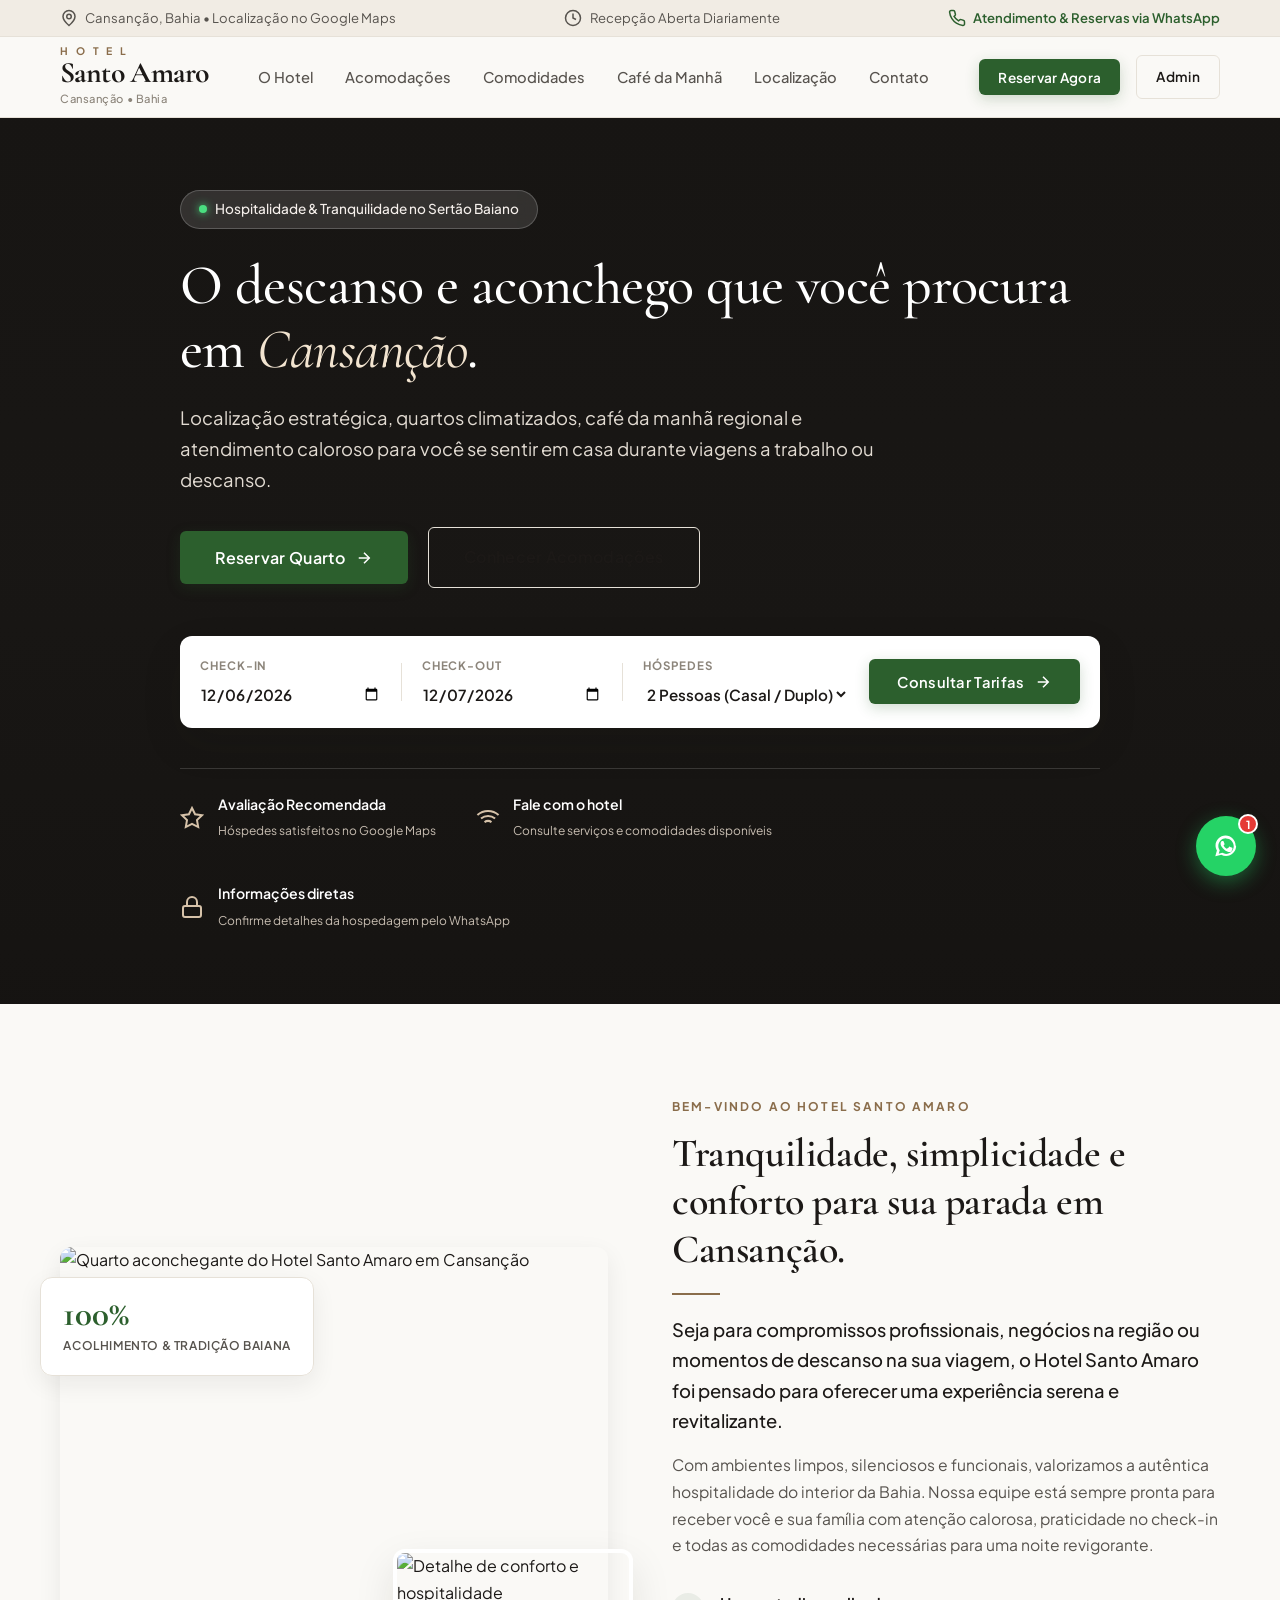
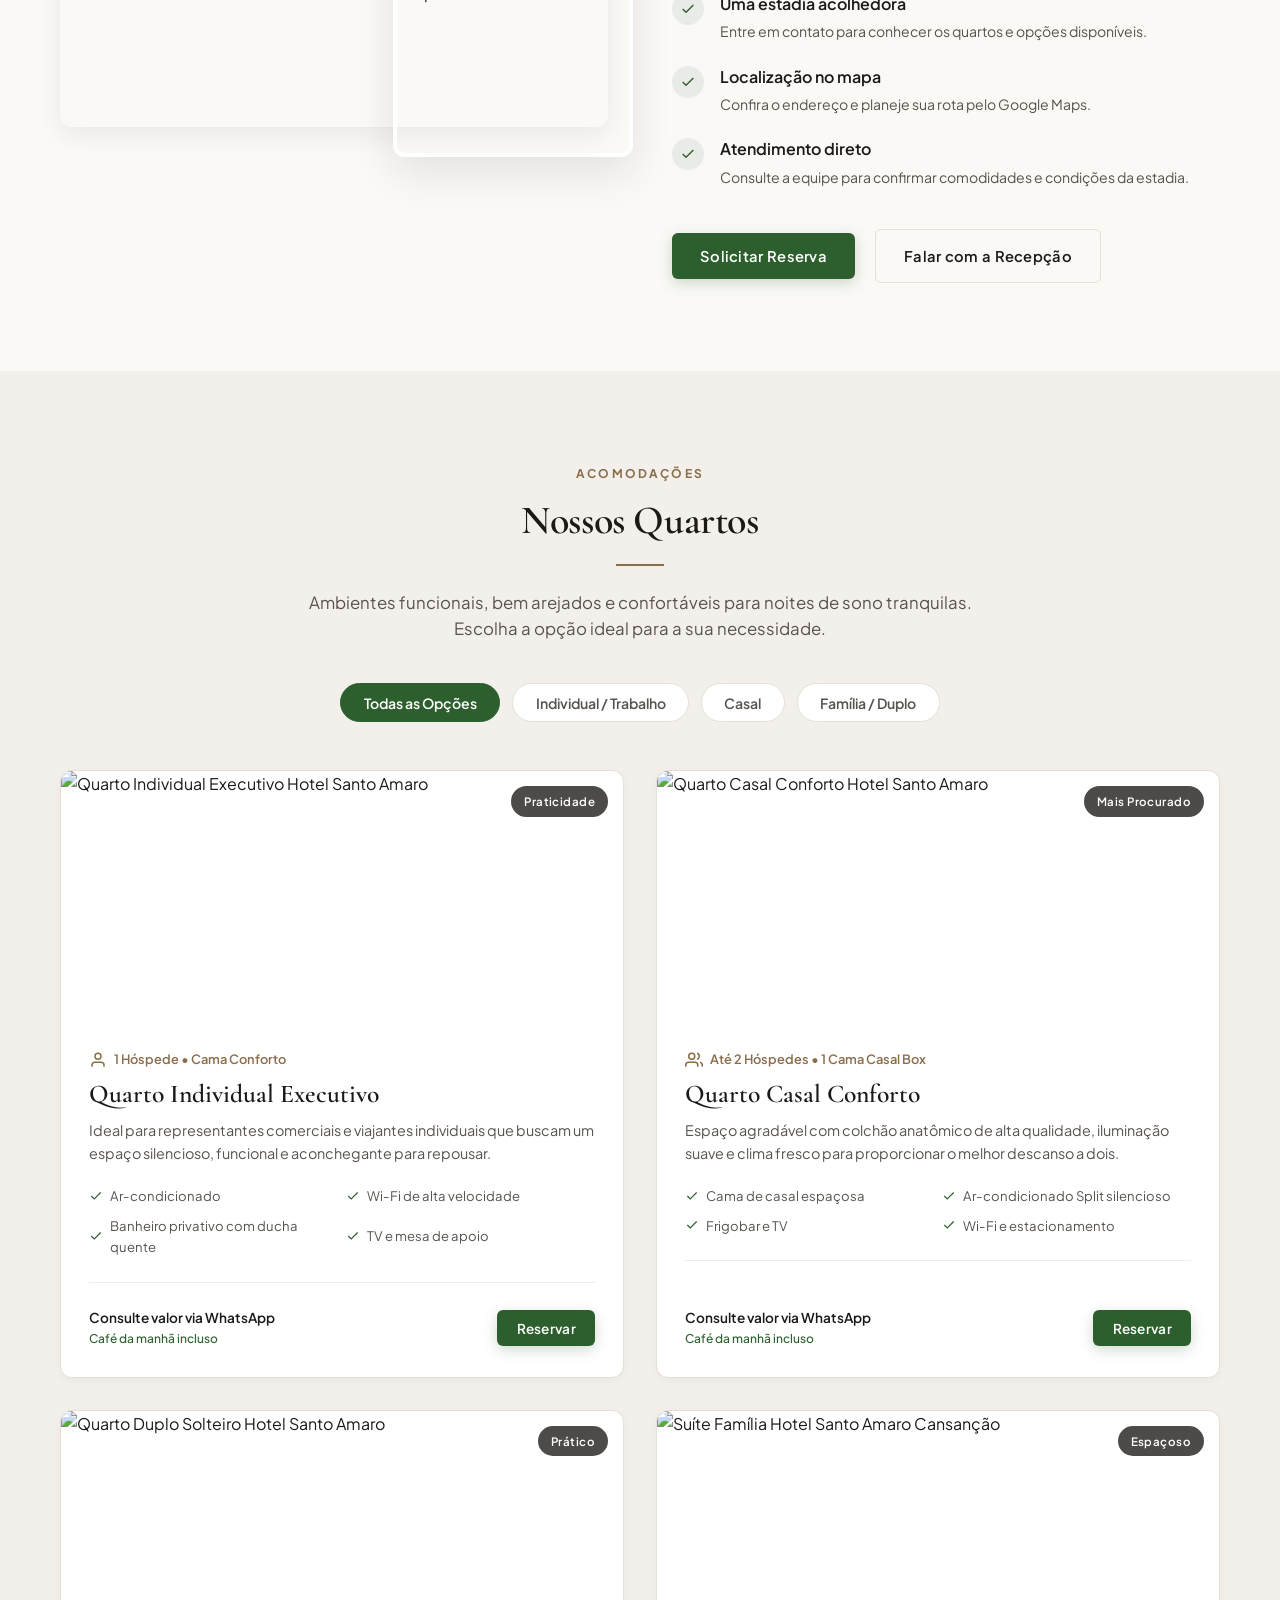
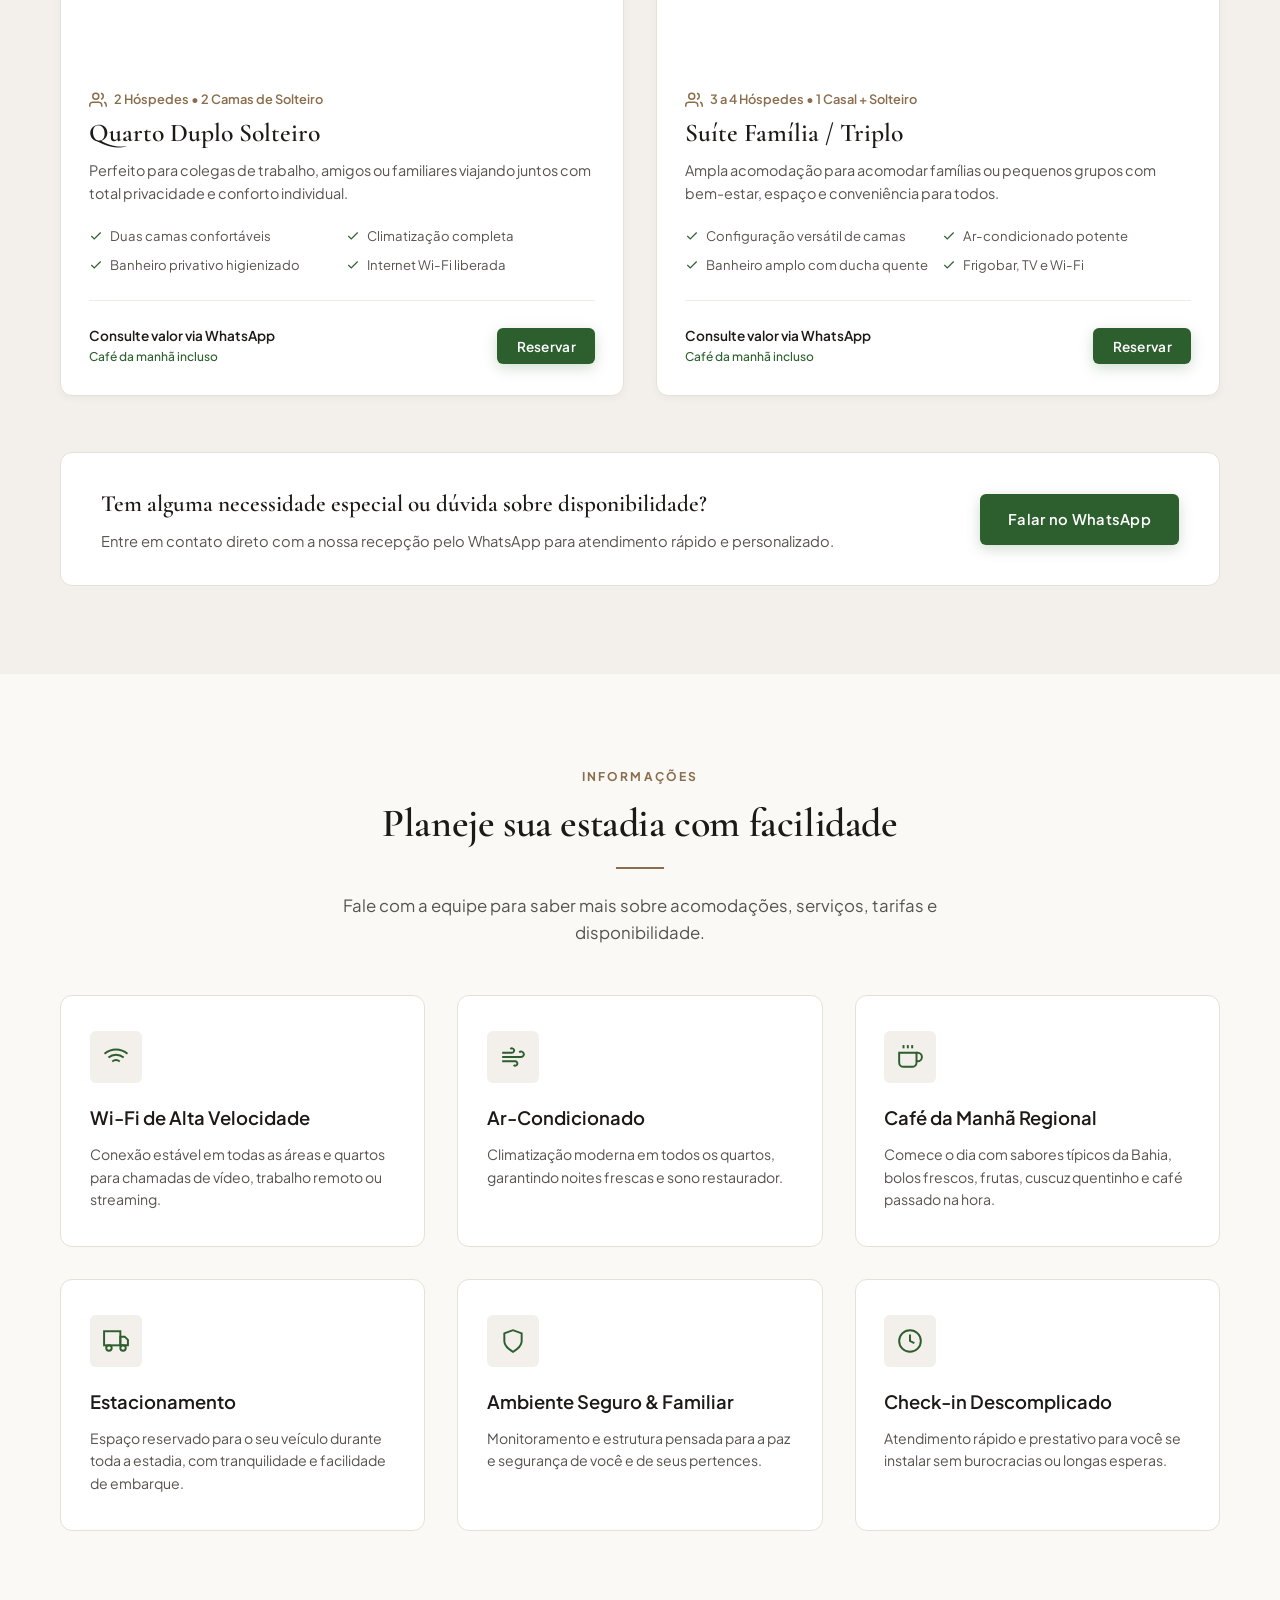
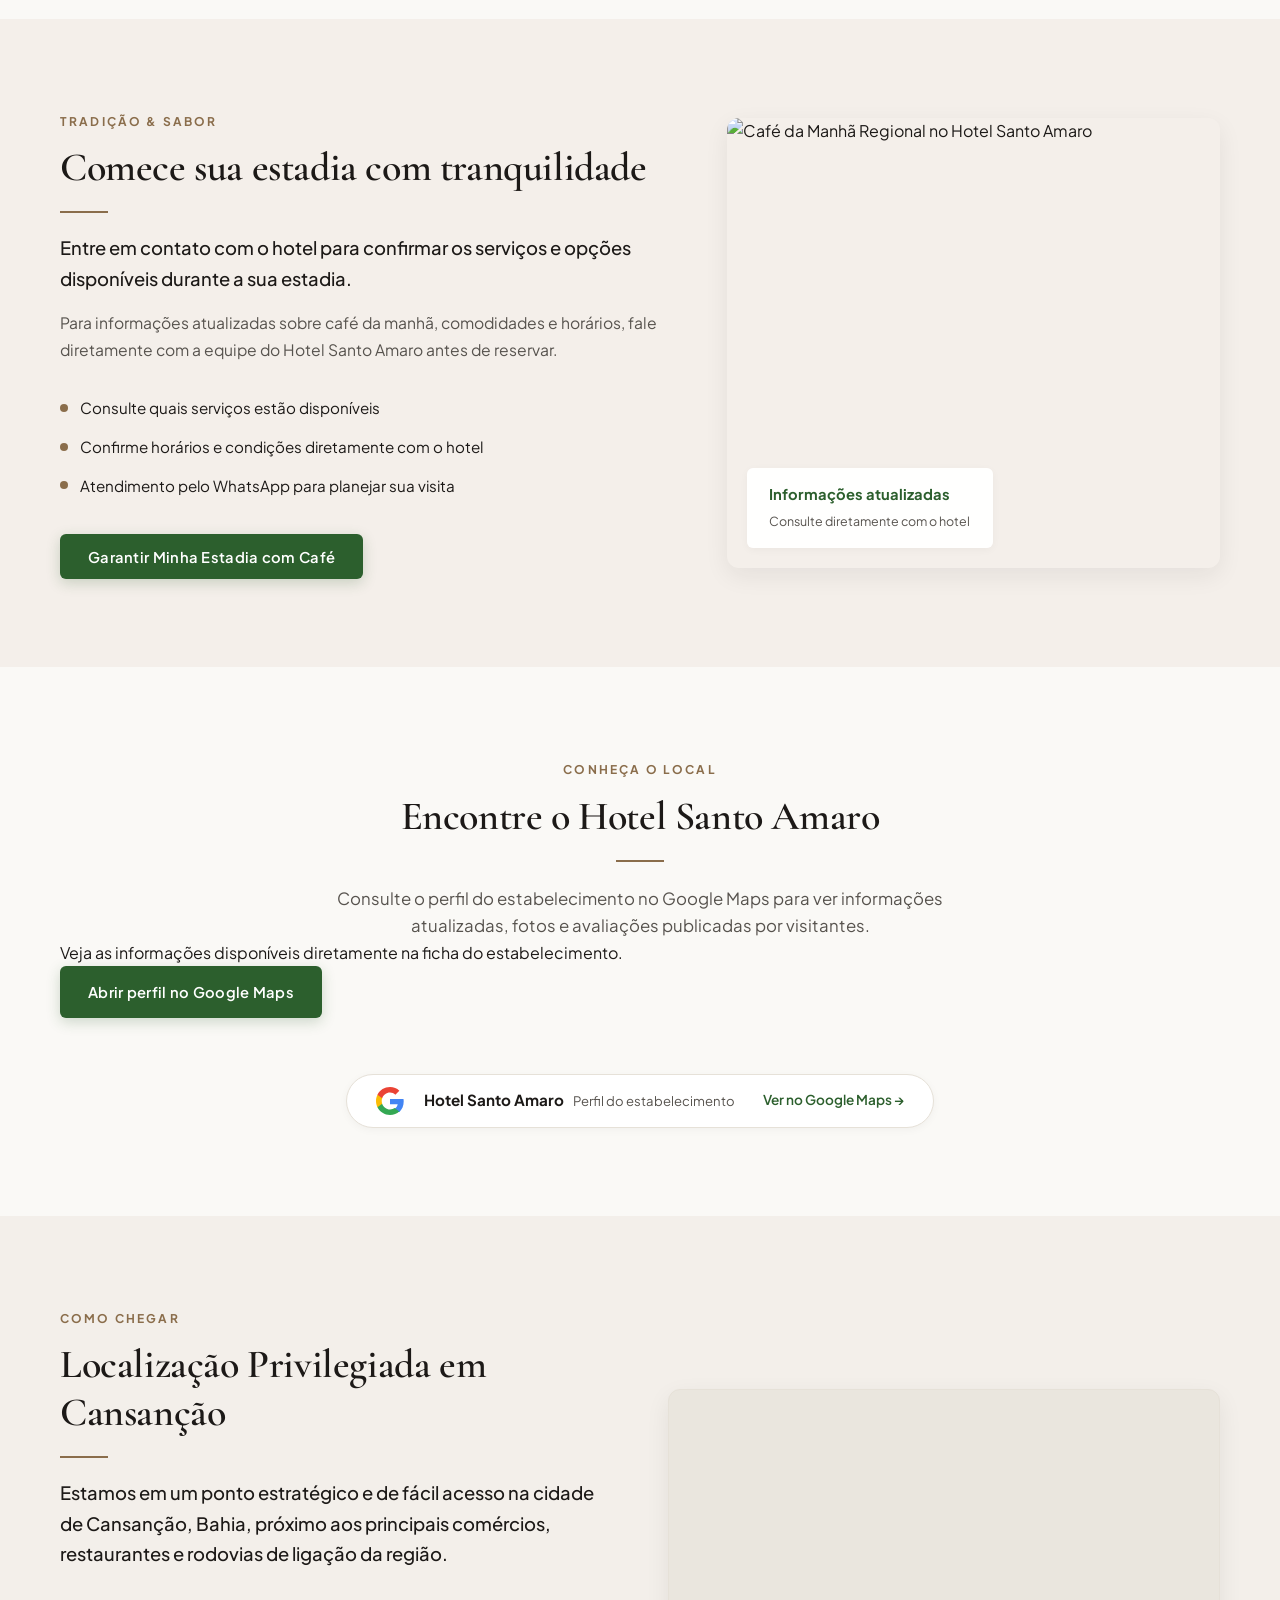
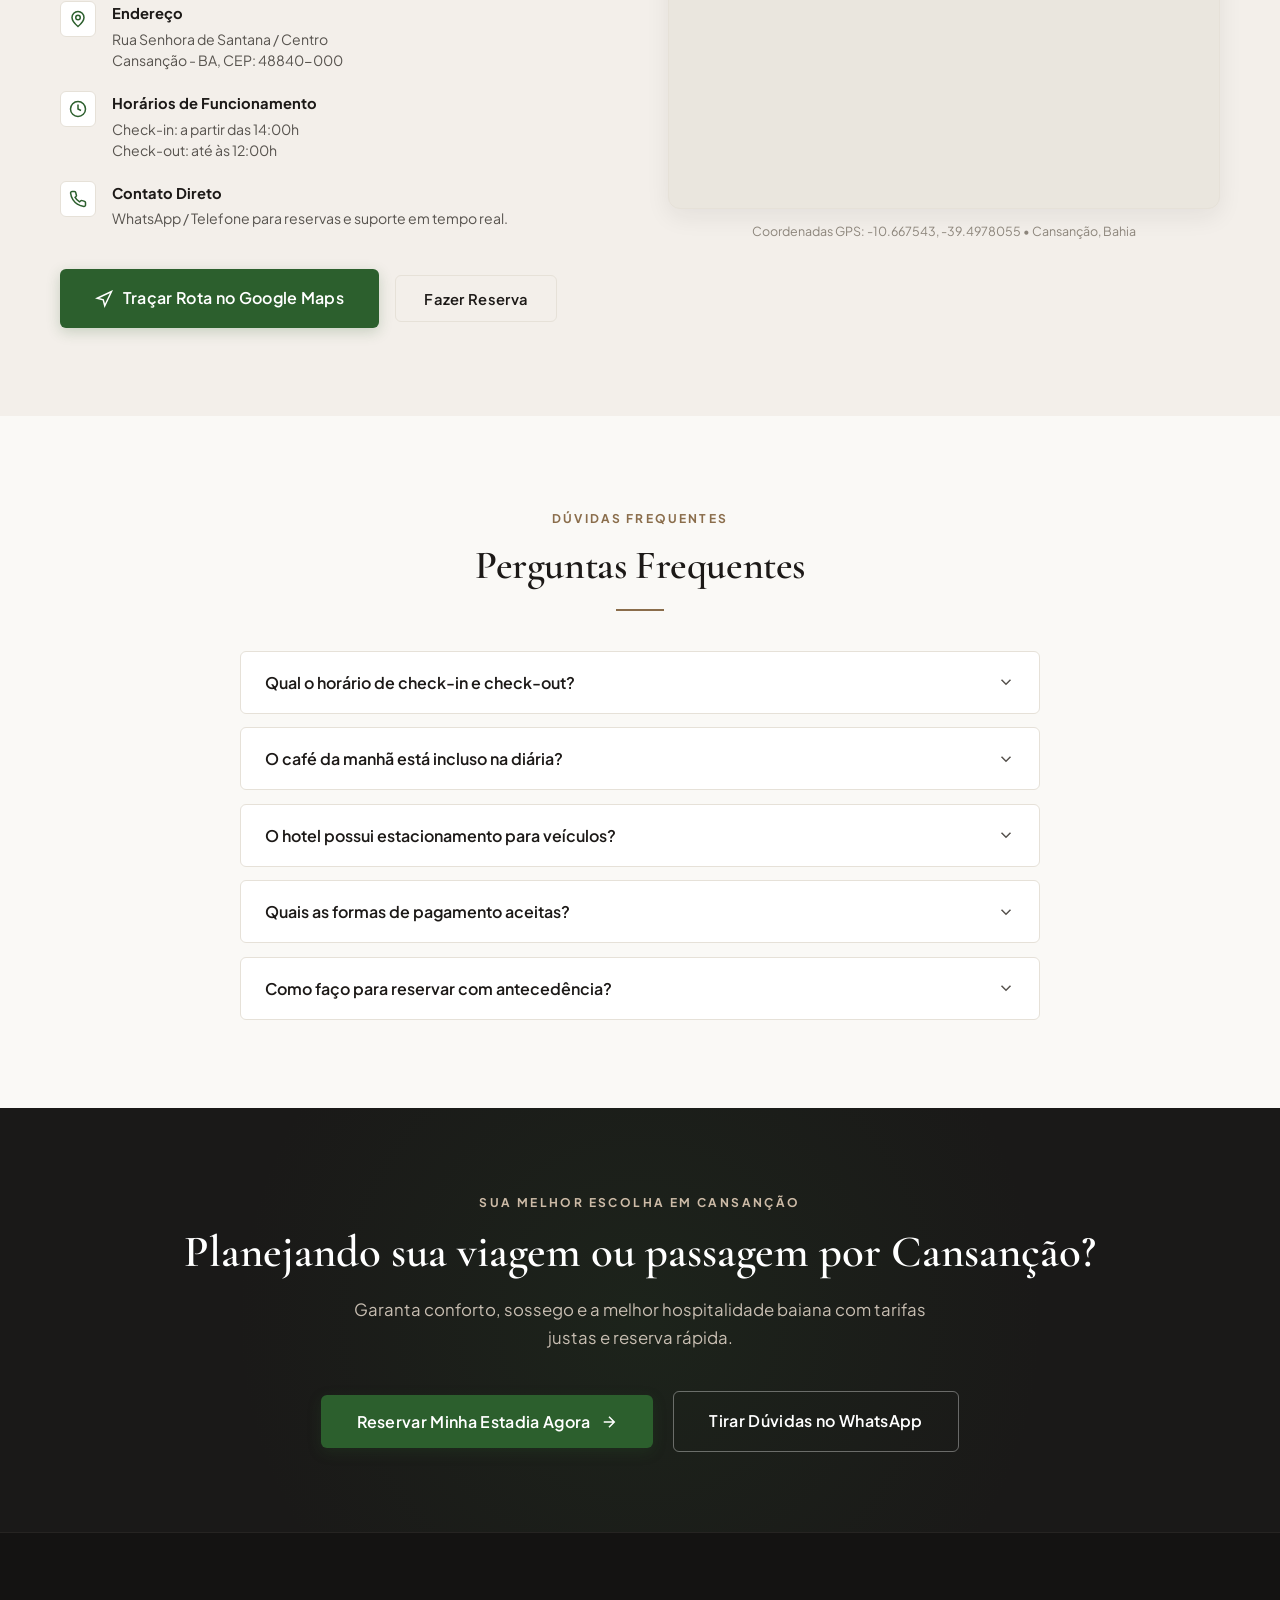
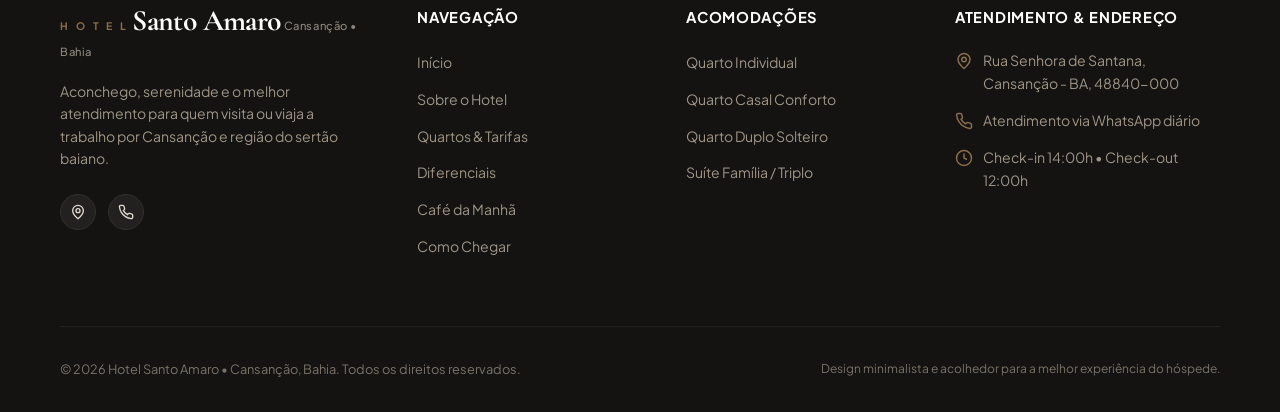
==== commit 7a811083: "atualização botao adm" ====
--- a/index.html
+++ b/index.html
@@ -74,6 +74,7 @@
         <button class="btn btn-primary btn-sm desktop-only open-reserve-modal">
           Reservar Agora
         </button>
+        <a href="admin.html" class="btn btn-outline btn-sm desktop-only">Admin</a>
         <button class="mobile-toggle" id="mobileToggle" aria-label="Abrir menu de navegação">
           <span class="bar"></span>
           <span class="bar"></span>
@@ -803,7 +804,7 @@
       <div class="modal-header">
         <span class="modal-subtitle">HOTEL SANTO AMARO</span>
         <h3 class="modal-title">Solicitar Reserva ou Cotação</h3>
-        <p class="modal-desc">Preencha os dados e receba a confirmação instantânea da nossa equipe no WhatsApp.</p>
+        <p class="modal-desc">Informe seu contato. Seus dados serão usados para responder à solicitação; o envio não confirma a reserva.</p>
       </div>
 
       <form id="modalReserveForm" class="modal-form">
@@ -841,8 +842,13 @@
           </div>
           <div class="form-group">
             <label for="modalName">Seu Nome</label>
-            <input type="text" id="modalName" placeholder="Ex: Roberto Silva" required>
-          </div>
+            <input type="text" id="modalName" name="name" autocomplete="name" maxlength="120" placeholder="Ex: Roberto Silva" required>
+          </div>
+        </div>
+
+        <div class="form-group">
+          <label for="modalPhone">Seu telefone / WhatsApp</label>
+          <input type="tel" id="modalPhone" name="phone" autocomplete="tel" inputmode="tel" maxlength="30" placeholder="(75) 99999-9999" required>
         </div>
 
         <div class="form-group">
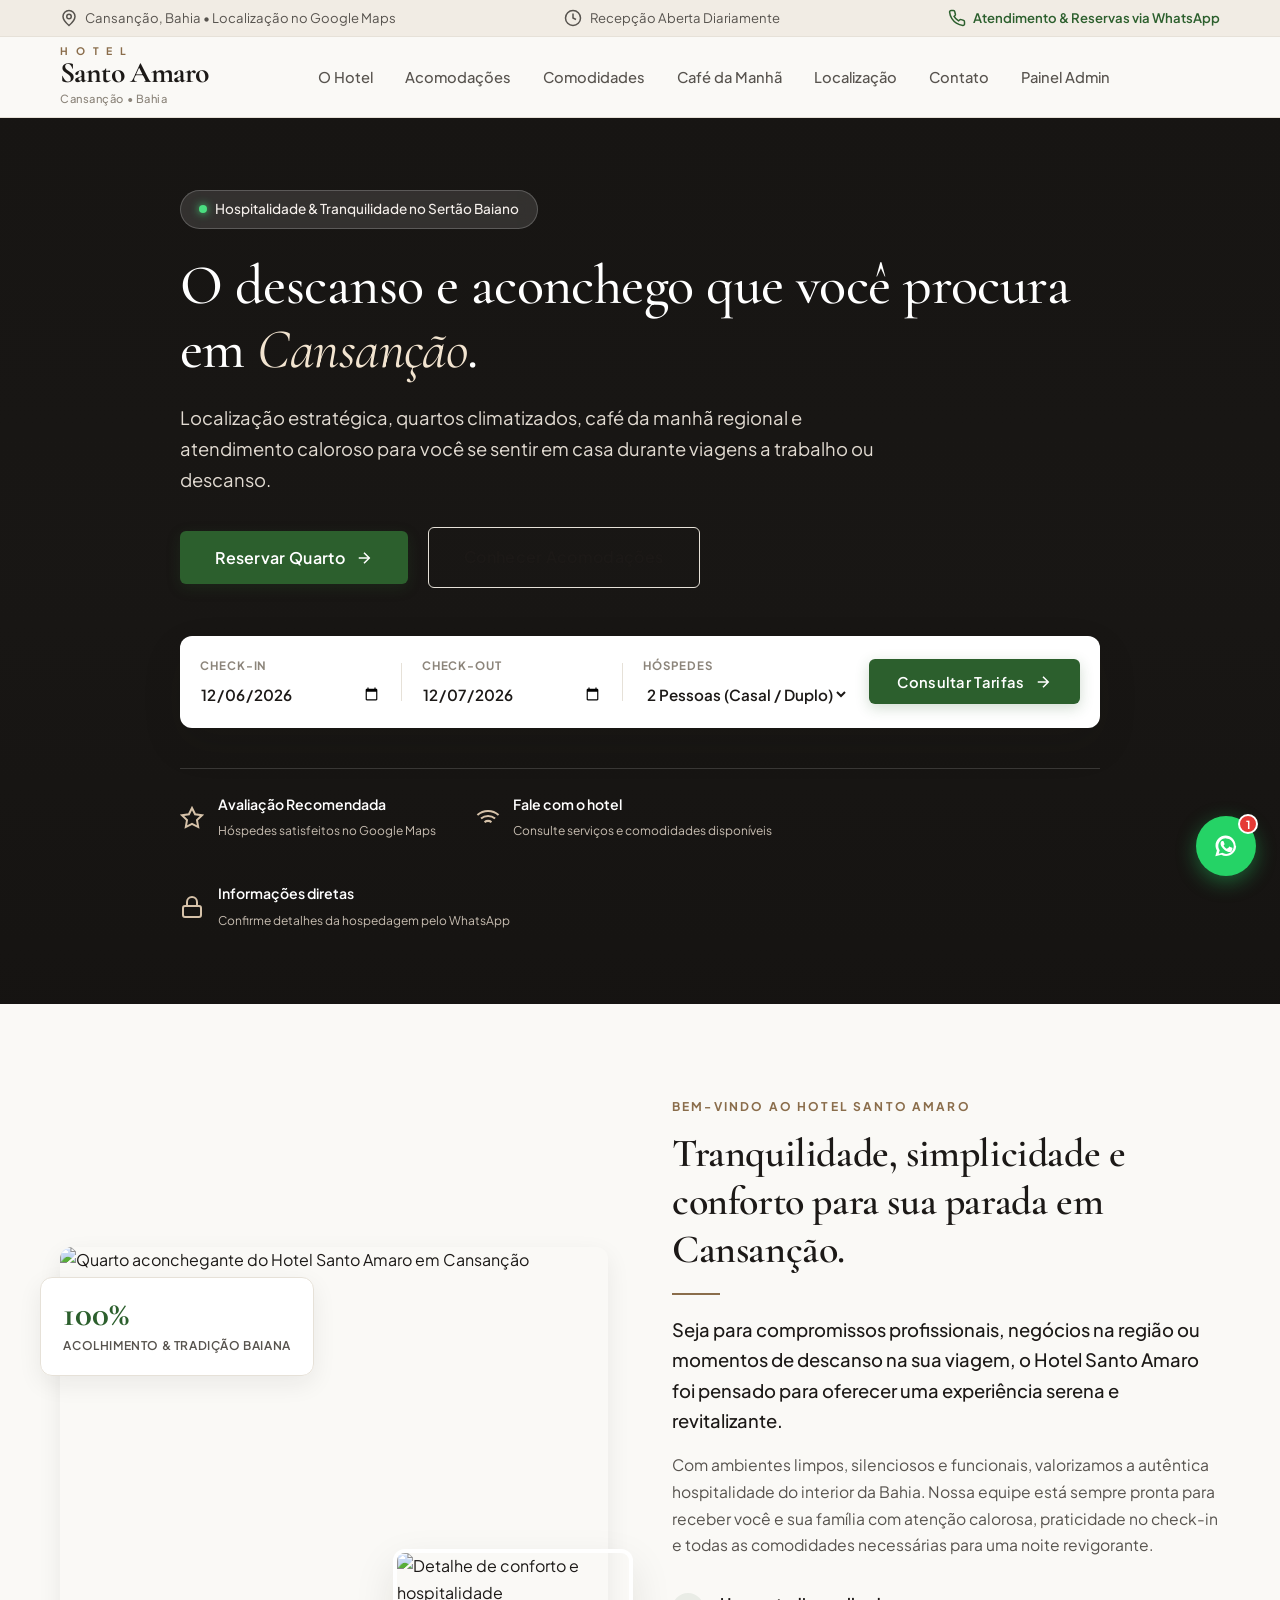
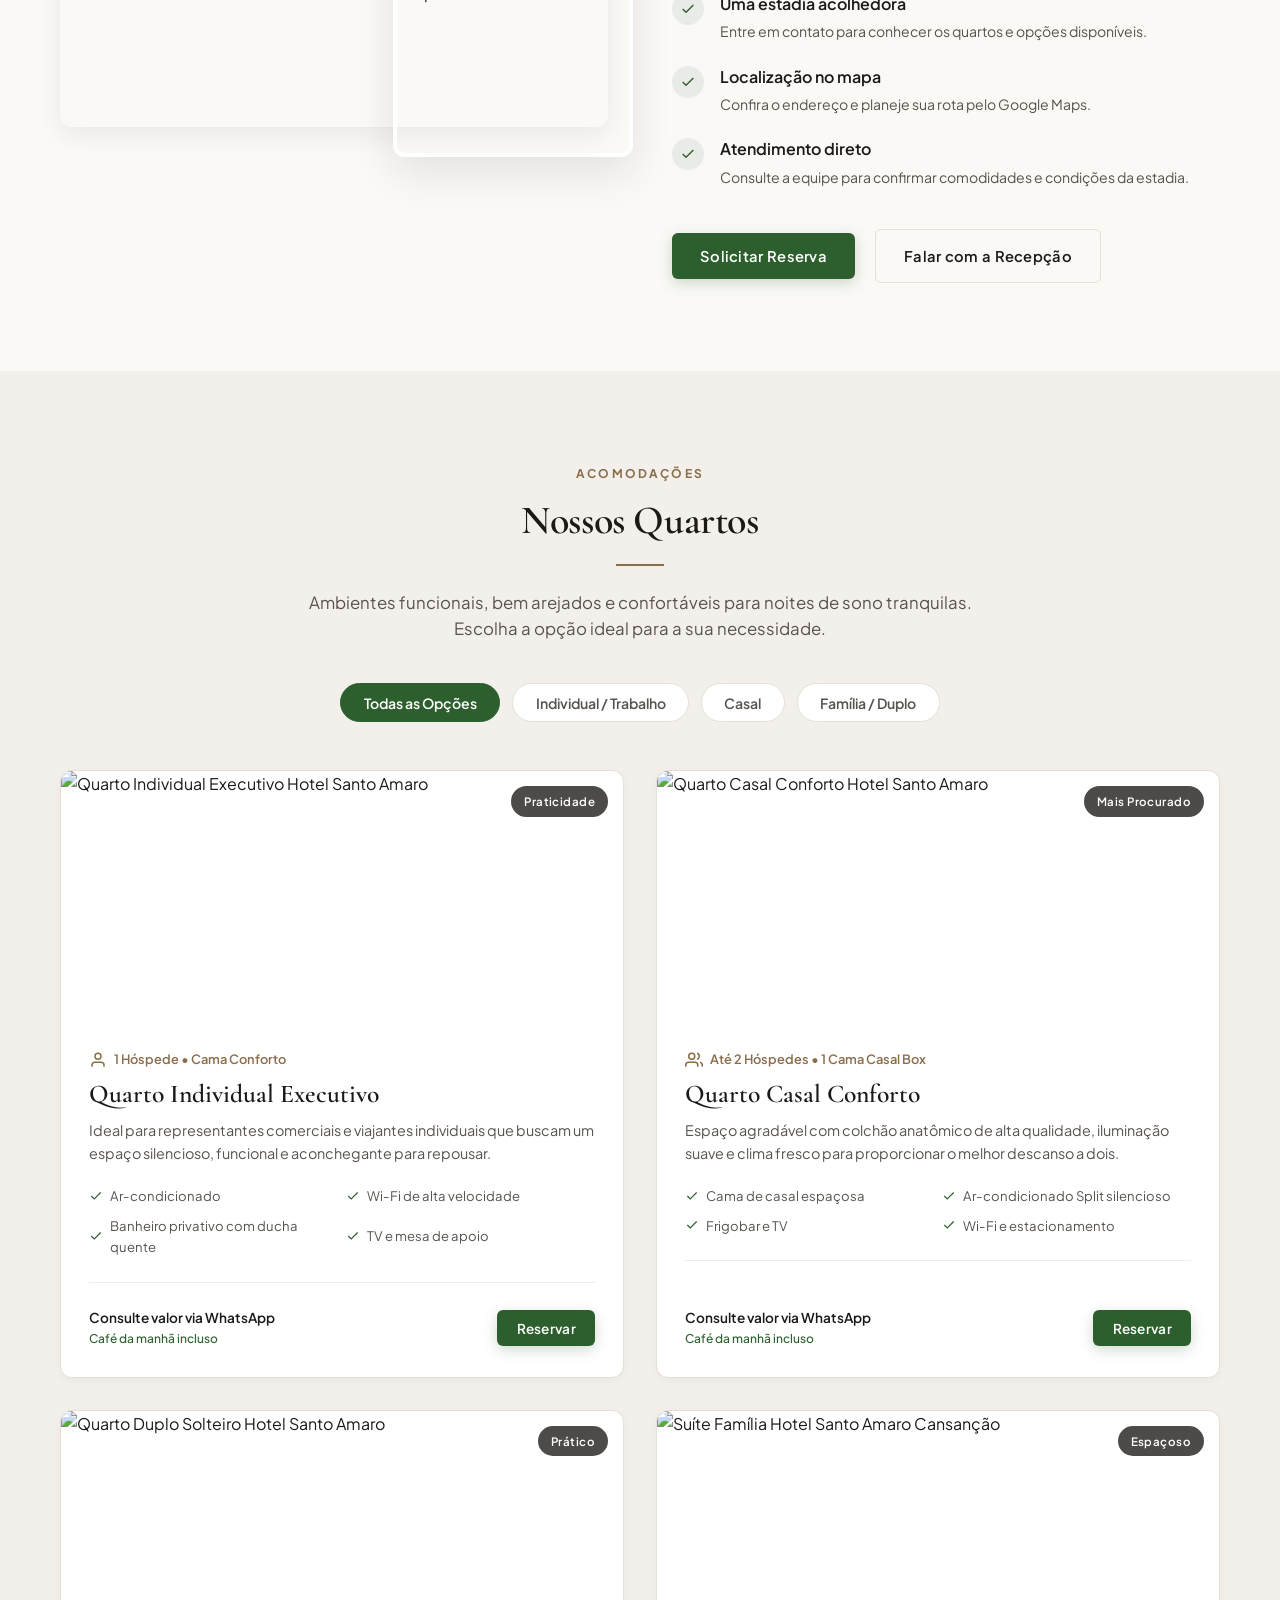
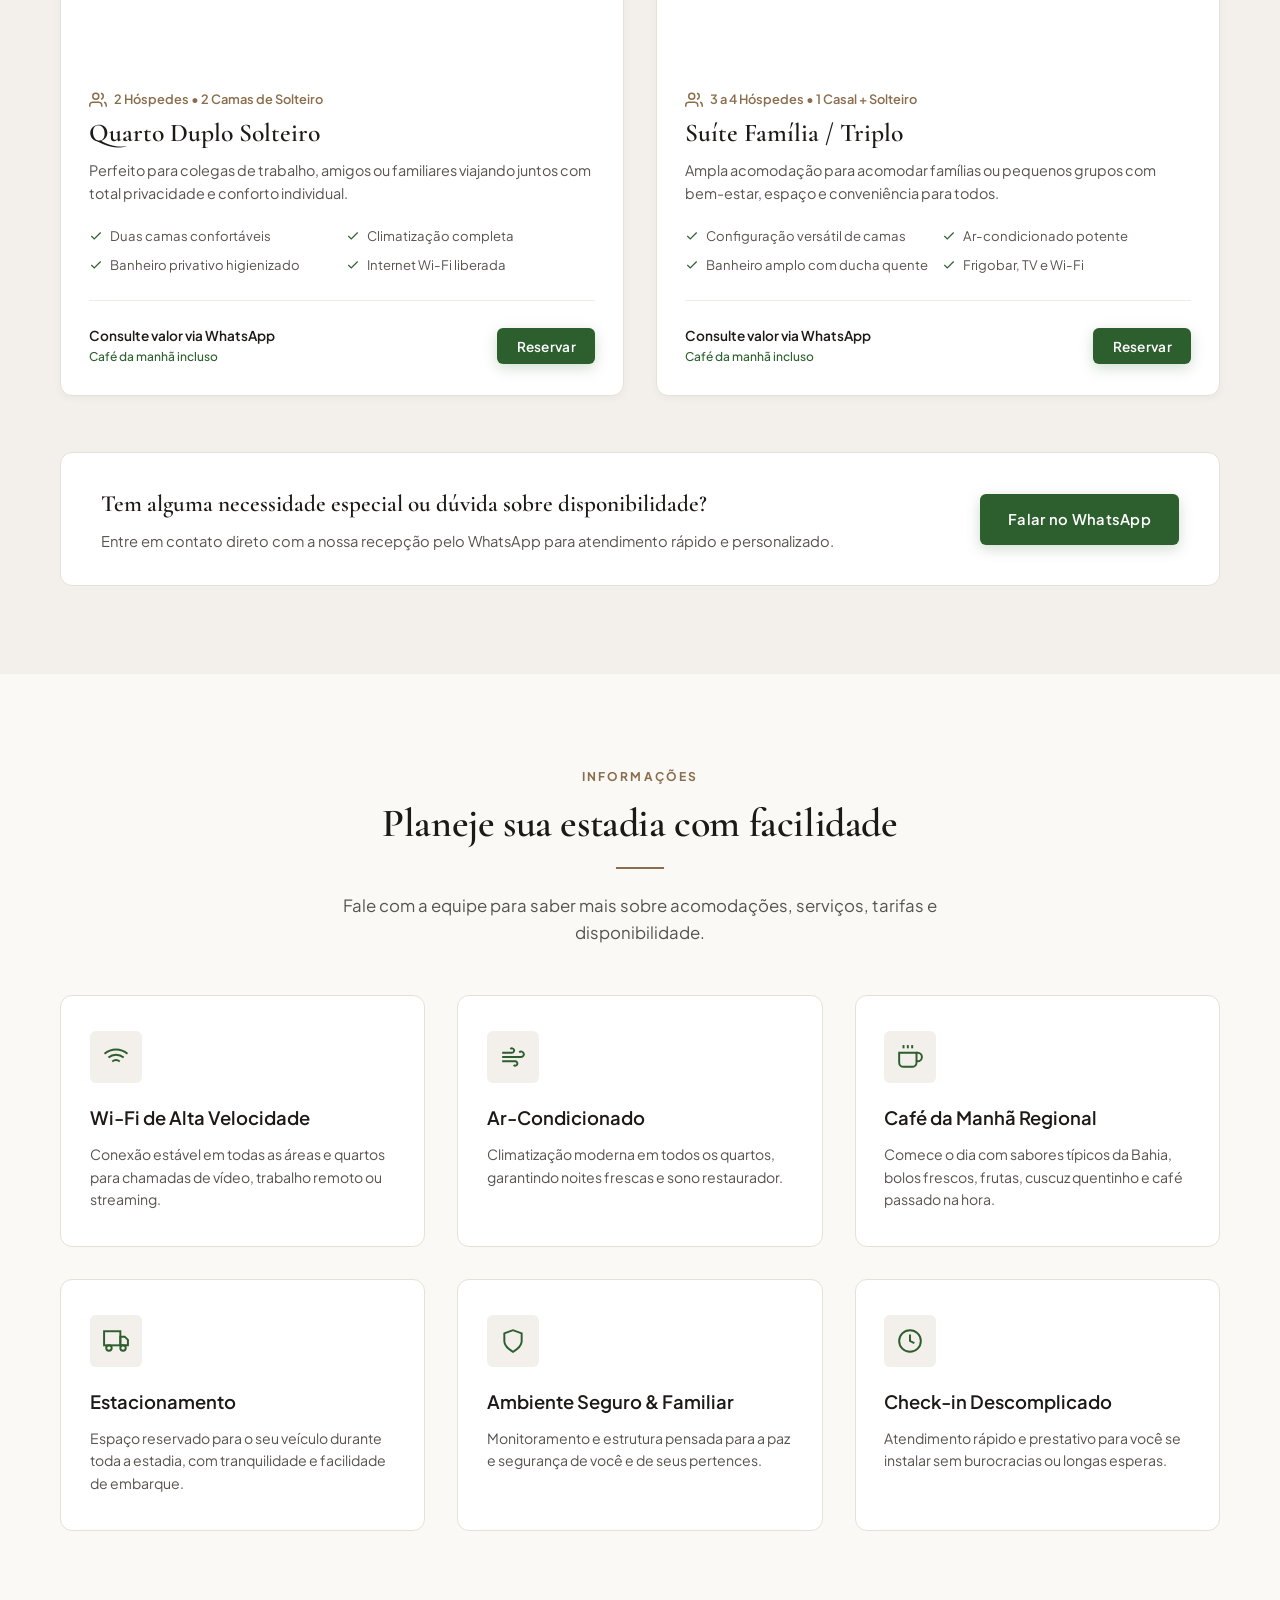
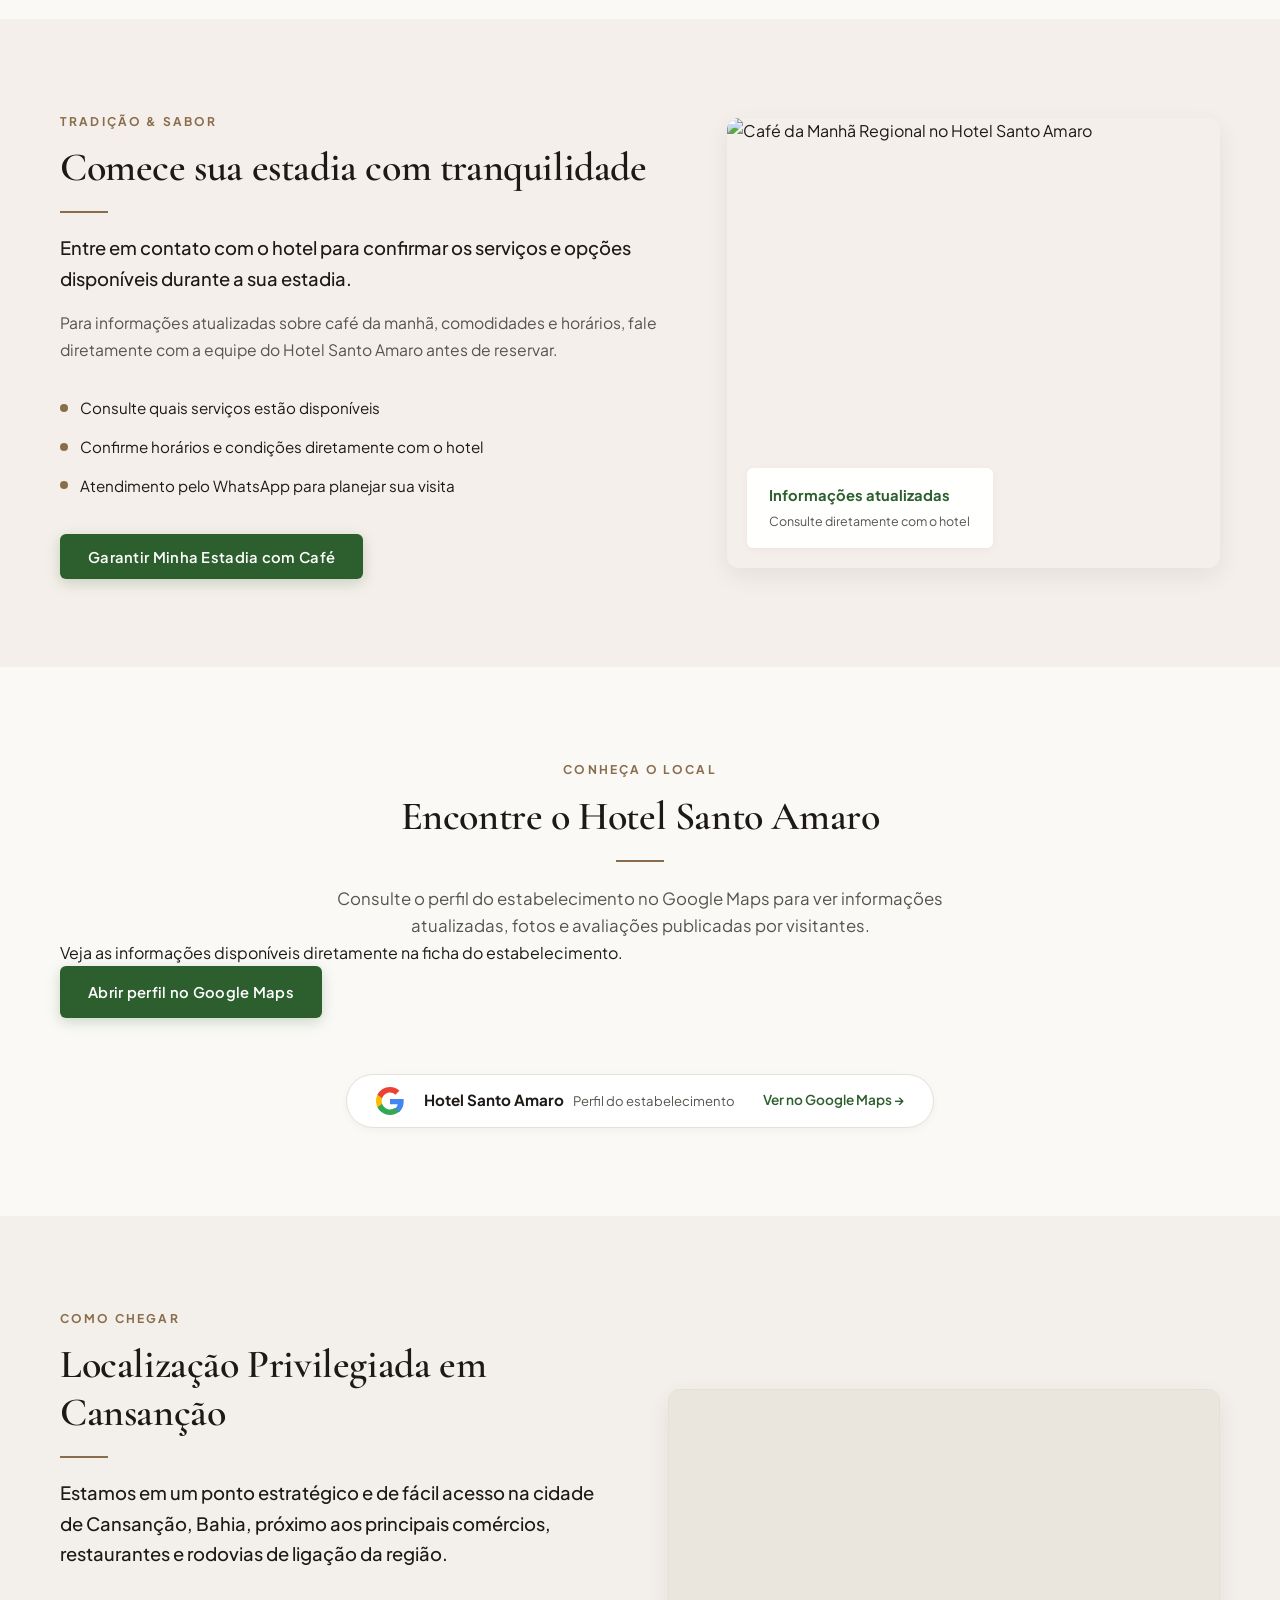
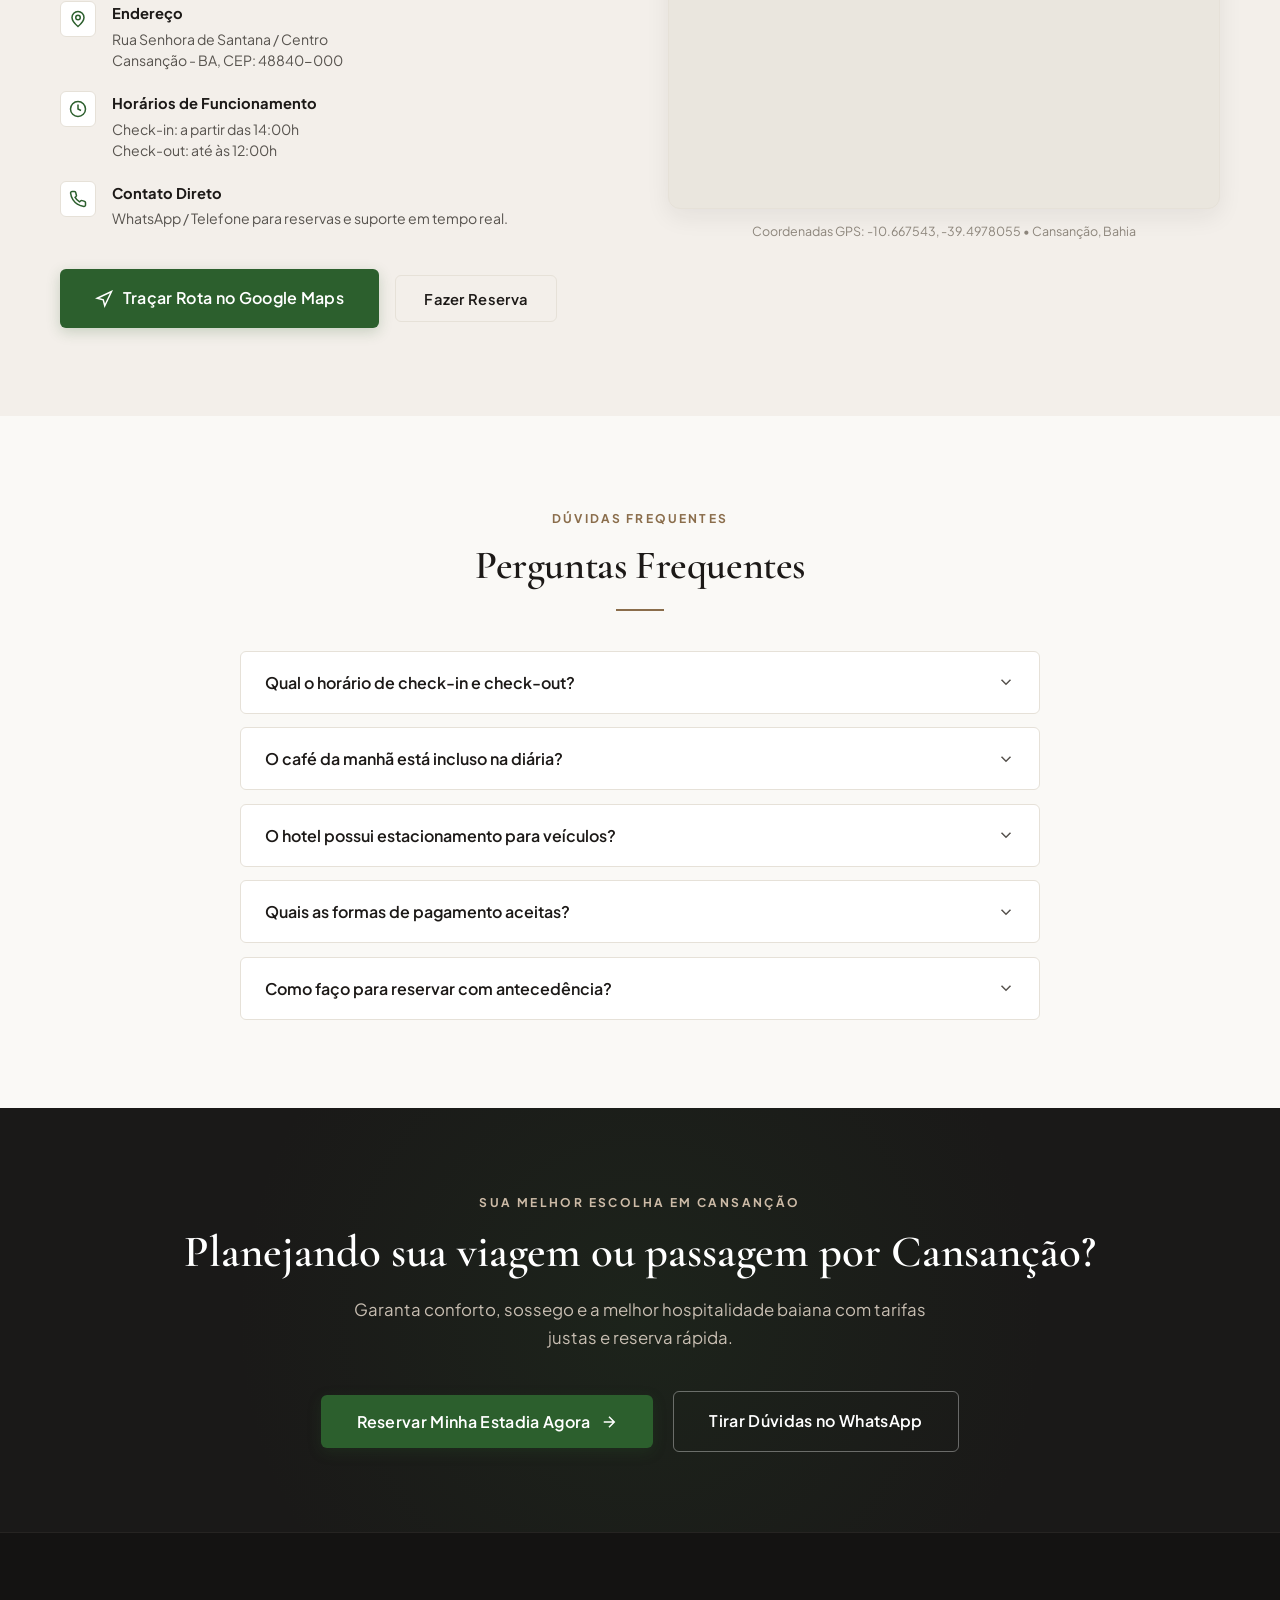
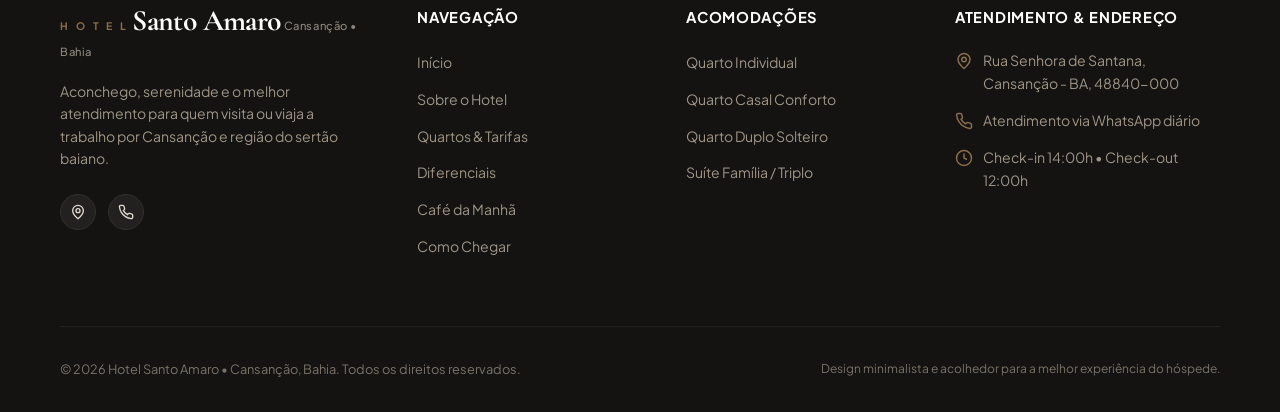
==== commit be9ea463: "atualizacao btm" ====
--- a/index.html
+++ b/index.html
@@ -62,19 +62,11 @@
           <li><a href="#cafe" class="nav-link">Café da Manhã</a></li>
           <li><a href="#localizacao" class="nav-link">Localização</a></li>
           <li><a href="#contato" class="nav-link">Contato</a></li>
+          <li><a href="admin.html" class="nav-link">Painel Admin</a></li>
         </ul>
-        <div class="nav-mobile-cta">
-          <button class="btn btn-primary btn-block open-reserve-modal">
-            Reservar Estadia
-          </button>
-        </div>
       </nav>
 
       <div class="header-actions">
-        <button class="btn btn-primary btn-sm desktop-only open-reserve-modal">
-          Reservar Agora
-        </button>
-        <a href="admin.html" class="btn btn-outline btn-sm desktop-only">Admin</a>
         <button class="mobile-toggle" id="mobileToggle" aria-label="Abrir menu de navegação">
           <span class="bar"></span>
           <span class="bar"></span>
--- a/style.css
+++ b/style.css
@@ -1889,6 +1889,12 @@
 }
 /* Ajustes adicionais de responsividade e acessibilidade */
 @media (max-width: 560px) {
+  .main-header { width: 100%; }
+  .header-container { width: 100%; min-width: 0; padding-left: 1rem; padding-right: 1rem; gap: .75rem; }
+  .brand-logo { min-width: 0; flex-shrink: 1; }
+  .logo-title { font-size: 1.55rem; white-space: nowrap; }
+  .header-actions { flex: 0 0 auto; gap: .65rem; }
+  .header-actions .btn { display: none; }
   .top-bar-content { justify-content: center; text-align: center; }
   .top-bar-content > .top-bar-item:first-child { display: none; }
   .header-container { height: 72px; }
